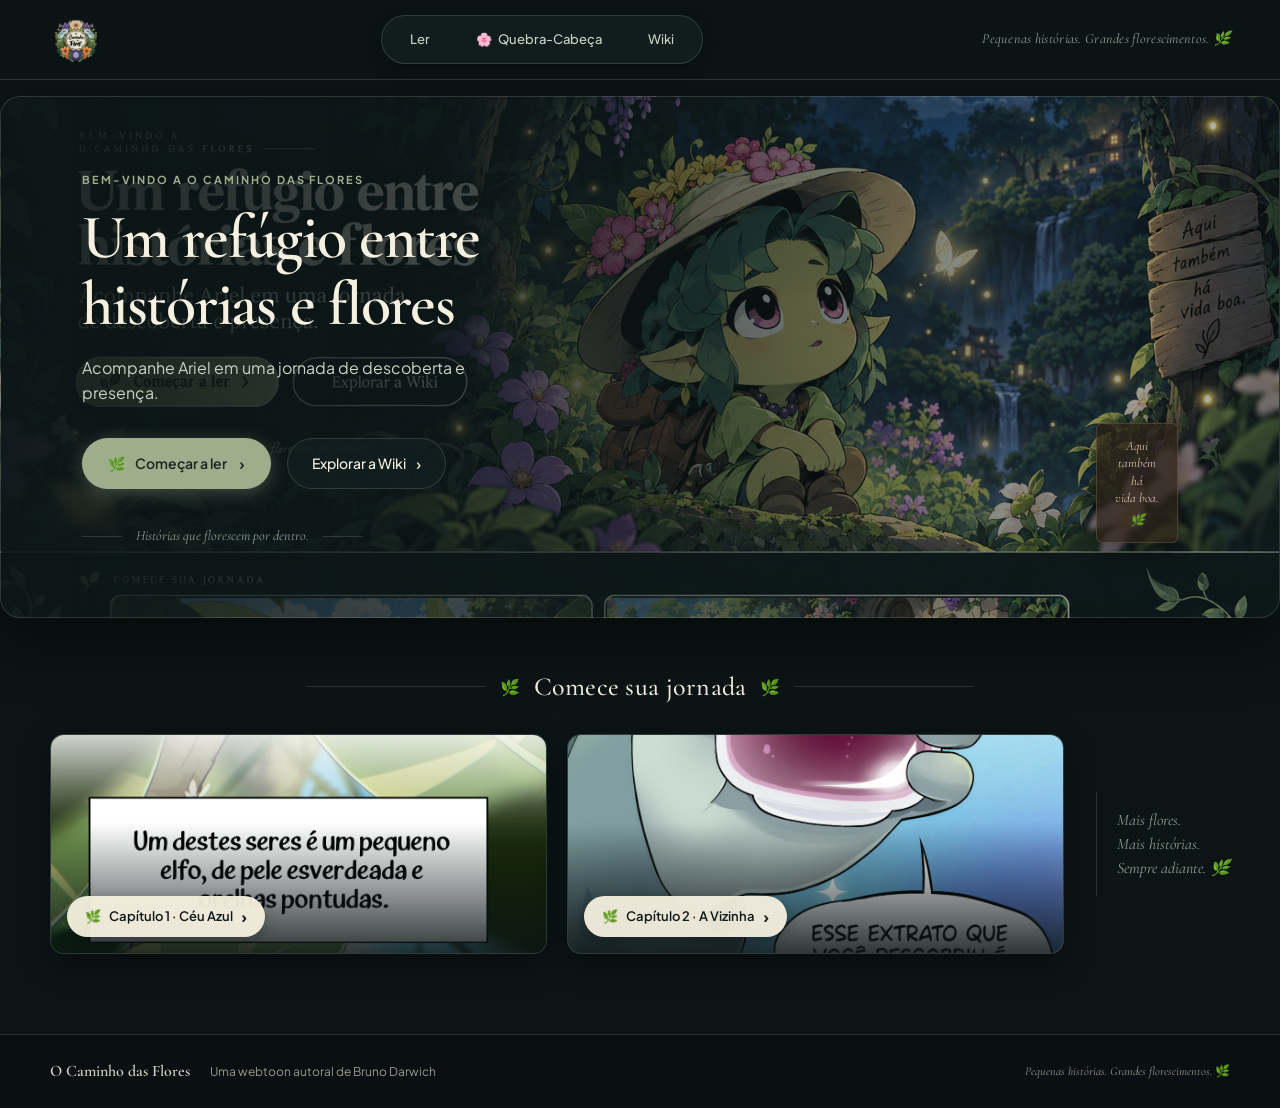
==== frontend/index.html @ e74f48f1 "feat: marco 4 - revisao estrutural das telas 100% fiel as referencias (Home, Leitor, Quebra-Cabeca e" ====
<!doctype html>
<html lang="pt-BR">
<head>
  <meta charset="utf-8">
  <meta name="viewport" content="width=device-width, initial-scale=1">
  <meta name="theme-color" content="#101a1b">
  <meta name="description" content="Leia O Caminho das Flores, explore o universo da história e monte um quebra-cabeça com a arte original.">
  <title>O Caminho das Flores — Webtoon Oficial</title>
  
  <!-- Fontes do Google: Cormorant Garamond (Display nobre editorial) & Plus Jakarta Sans (Interface moderna e focada) -->
  <link rel="preconnect" href="https://fonts.googleapis.com">
  <link rel="preconnect" href="https://fonts.gstatic.com" crossorigin>
  <link href="https://fonts.googleapis.com/css2?family=Cormorant+Garamond:ital,wght@0,400;0,600;0,700;1,400;1,600&family=Plus+Jakarta+Sans:wght@400;500;600;700&display=swap" rel="stylesheet">
  
  <link rel="stylesheet" href="css/style.css">
  <script src="js/media.js" defer></script>
  <script src="js/app.js" defer></script>
  <script src="js/reader.js" defer></script>
  <script src="js/puzzle.js" defer></script>
  <script src="js/wiki.js" defer></script>
</head>
<body>

  <!-- Top Navigation Header -->
  <header class="site-header" id="site-header">
    <div class="header-inner content-width">
      <a class="brand" href="#inicio" aria-label="O Caminho das Flores, início">
        <img src="../capitulo-01/Logo%20-%20Cap%C3%ADtulo%2001.png" alt="O Caminho das Flores">
      </a>
      
      <!-- Central Navigation Pill Capsule -->
      <nav class="main-nav" id="main-nav" aria-label="Navegação principal">
        <div class="nav-pill-group">
          <a href="#leitor" data-view-link="leitor" class="nav-link">Ler</a>
          <a href="#quebra-cabeca" data-view-link="quebra-cabeca" class="nav-link">
            <span class="nav-flower-icon">🌸</span> Quebra-Cabeça
          </a>
          <a href="#wiki" data-view-link="wiki" class="nav-link">Wiki</a>
        </div>
      </nav>
      
      <!-- Right Side Poetic Motto (Desktop) / Mobile Toggle -->
      <div class="header-right">
        <span class="header-quote">Pequenas histórias. Grandes florescimentos. 🌿</span>
        <button class="menu-toggle" type="button" aria-expanded="false" aria-controls="main-nav" aria-label="Abrir menu">
          <span></span><span></span><span></span>
        </button>
      </div>
    </div>
  </header>

  <!-- Mobile Drawer Backdrop -->
  <div class="drawer-backdrop" id="drawer-backdrop" hidden></div>

  <main>
    <!-- ==================== TELA 1: ENTRADA / HOME ==================== -->
    <section class="view is-visible" id="view-inicio" data-view="inicio">
      <!-- Hero Banner Imersivo de Ariel -->
      <div class="hero-banner-wrap">
        <div class="hero-shell content-width">
          <div class="hero-copy">
            <span class="hero-eyebrow">BEM-VINDO A O CAMINHO DAS FLORES</span>
            <h1 class="hero-heading">Um refúgio entre<br>histórias e flores</h1>
            <p class="hero-subtext">Acompanhe Ariel em uma jornada de descoberta e presença.</p>
            
            <div class="hero-buttons">
              <a class="btn-hero-primary" href="#leitor" data-open-chapter="1">
                <span class="btn-leaf-icon">🌿</span> Começar a ler <span class="btn-chevron">›</span>
              </a>
              <a class="btn-hero-secondary" href="#wiki">
                Explorar a Wiki <span class="btn-chevron">›</span>
              </a>
            </div>
            
            <div class="hero-flourish">
              <span class="flourish-line"></span>
              <span class="flourish-text">Histórias que florescem por dentro.</span>
              <span class="flourish-line"></span>
            </div>
          </div>
          
          <!-- Placa de madeira decorativa (Desktop) -->
          <div class="hero-wooden-sign" aria-hidden="true">
            <div class="wooden-board">
              <span>Aqui</span>
              <span>também</span>
              <span>há</span>
              <span>vida boa.</span>
              <span class="sign-leaf">🌿</span>
            </div>
          </div>
        </div>
      </div>

      <!-- Seção Comece sua jornada -->
      <section class="journey-section content-width">
        <div class="journey-header">
          <div class="section-divider">
            <span class="divider-line"></span>
            <span class="divider-leaf">🌿</span>
            <h2>Comece sua jornada</h2>
            <span class="divider-leaf">🌿</span>
            <span class="divider-line"></span>
          </div>
        </div>
        
        <div class="journey-content-grid">
          <div class="journey-cards-grid">
            <!-- Card Capítulo 1 -->
            <button class="journey-card" type="button" data-open-chapter="1" aria-label="Abrir Capítulo 1: Céu Azul">
              <div class="journey-card-image" style="background-image: url('../capitulo-01/c1-p%20(1).png'); background-position: center 25%;"></div>
              <div class="journey-card-pill">
                <span class="pill-leaf">🌿</span>
                <span class="pill-label">Capítulo 1 · Céu Azul</span>
                <span class="pill-arrow">›</span>
              </div>
            </button>
            
            <!-- Card Capítulo 2 -->
            <button class="journey-card" type="button" data-open-chapter="2" aria-label="Abrir Capítulo 2: A Vizinha">
              <div class="journey-card-image" style="background-image: url('../capitulo-02/c2-p%20(3).png'); background-position: center 38%;"></div>
              <div class="journey-card-pill">
                <span class="pill-leaf">🌿</span>
                <span class="pill-label">Capítulo 2 · A Vizinha</span>
                <span class="pill-arrow">›</span>
              </div>
            </button>
          </div>
          
          <!-- Poetic Side Quote (Desktop) -->
          <aside class="journey-side-quote">
            <p>Mais flores.<br>Mais histórias.<br>Sempre adiante. 🌿</p>
          </aside>
        </div>
      </section>
    </section>

    <!-- ==================== TELA 2: LEITOR WEBTOON ==================== -->
    <section class="view" id="view-leitor" data-view="leitor" hidden>
      <!-- Barra Superior Flutuante do Leitor -->
      <div class="reader-floating-toolbar content-width">
        <button class="reader-nav-circle-btn" id="prev-chapter-btn" type="button" aria-label="Capítulo anterior">‹</button>
        
        <div class="reader-select-capsule">
          <label class="sr-only" for="chapter-select">Escolha o capítulo</label>
          <select id="chapter-select">
            <option value="1">Capítulo 1 · Céu Azul</option>
            <option value="2">Capítulo 2 · A Vizinha</option>
          </select>
          <span class="capsule-chevron">⌄</span>
        </div>
        
        <button class="reader-nav-circle-btn" id="next-chapter-btn" type="button" aria-label="Próximo capítulo">›</button>
        
        <!-- Progresso no Desktop -->
        <div class="reader-desktop-progress">
          <span class="reader-counter-label" id="reader-counter-label">01 / 20</span>
          <div class="reader-progress-track">
            <div class="reader-progress-bar" id="reader-progress-bar"></div>
          </div>
        </div>
        
        <button id="share-button" class="reader-icon-action-btn" type="button" aria-label="Compartilhar capítulo" title="Compartilhar">↗</button>
      </div>

      <!-- Container do Leitor com Citações Laterais -->
      <div class="reader-stage-wrapper">
        <aside class="reader-floating-poetry poetry-left" aria-hidden="true">
          <span class="poetry-leaf-mark">🌿</span>
          <p>HÁ MAIS VIDA<br>NOS PEQUENOS<br>CAMINHOS.</p>
          <span class="poetry-sub-rule"></span>
        </aside>

        <!-- Coluna de Painéis Contínuos (Zero Gap) -->
        <div class="reader-canvas-column">
          <div class="reader-page" id="reader-page" aria-label="Painéis da webtoon em rolagem contínua"></div>
        </div>

        <aside class="reader-floating-poetry poetry-right" aria-hidden="true">
          <span class="poetry-leaf-mark">🌿</span>
          <p>TODA FLOR<br>CONTA UMA<br>HISTÓRIA.</p>
          <span class="poetry-sub-rule"></span>
        </aside>
      </div>

      <!-- Rodapé de Navegação do Leitor -->
      <nav class="reader-bottom-nav content-width" aria-label="Navegação ao fim do capítulo">
        <a href="#inicio" class="back-home-btn">← Voltar ao início</a>
        <button class="btn-hero-primary" type="button" id="next-chapter">
          Próximo capítulo <span class="btn-chevron">→</span>
        </button>
      </nav>

      <!-- Barra Inferior Fixa de Progresso no Mobile -->
      <div class="reader-mobile-bottom-bar" id="reader-mobile-bottom-bar">
        <span id="mobile-reader-counter">01 / 20</span>
        <div class="reader-mobile-track">
          <div class="reader-mobile-fill" id="mobile-reader-fill"></div>
        </div>
      </div>
    </section>

    <!-- ==================== TELA 3: QUEBRA-CABEÇA ==================== -->
    <section class="view content-width" id="view-quebra-cabeca" data-view="quebra-cabeca" hidden>
      <!-- Cabeçalho Elegante do Quebra-Cabeça -->
      <div class="puzzle-header-block">
        <h1 class="puzzle-main-title">Um momento para montar e respirar</h1>
        <p class="puzzle-subtitle">Escolha uma cena e encontre seu ritmo.</p>
      </div>

      <!-- Layout em 3 Colunas (Desktop) / Fluxo Inteligente (Mobile) -->
      <div class="puzzle-workbench-grid">
        <!-- 1. Tabuleiro Principal -->
        <div class="puzzle-board-panel">
          <div class="puzzle-board-frame">
            <div class="puzzle-board" id="puzzle-board" aria-label="Tabuleiro do quebra-cabeça"></div>
          </div>
        </div>

        <!-- 2. Bandeja de Peças -->
        <div class="puzzle-tray-panel">
          <div class="tray-title-bar">
            <span>Peças</span>
            <span class="leaf-icon">🌿</span>
          </div>
          <div class="puzzle-tray" id="puzzle-tray" aria-label="Bandeja de peças disponíveis"></div>
        </div>

        <!-- 3. Sidebar de Controles e Inspiração -->
        <aside class="puzzle-controls-panel">
          <!-- Seletor de Cena -->
          <div class="puzzle-control-group">
            <label class="control-group-title">
              <span class="leaf-icon">🌿</span> Cena <span class="leaf-icon">🌿</span>
            </label>
            <div class="scene-select-card">
              <div class="scene-thumb-preview" id="scene-thumb-preview">
                <img src="../capitulo-01/c1-p%20(1).png" alt="">
              </div>
              <select id="puzzle-scene" aria-label="Selecione a cena do quebra-cabeça">
                <option value="1">Ariel na floresta</option>
                <option value="2">A vizinhança na vila</option>
              </select>
              <span class="select-chevron">⌄</span>
            </div>
          </div>

          <!-- Seletor de Dificuldade -->
          <div class="puzzle-control-group">
            <label class="control-group-title">
              <span class="leaf-icon">🌿</span> Dificuldade <span class="leaf-icon">🌿</span>
            </label>
            <div class="difficulty-capsules" role="radiogroup">
              <button type="button" class="diff-capsule is-active" data-diff="3">Fácil</button>
              <button type="button" class="diff-capsule" data-diff="4">Médio</button>
              <button type="button" class="diff-capsule" data-diff="5">Desafio</button>
            </div>
          </div>

          <!-- Botão Começar de Novo (Lavanda) -->
          <button class="btn-puzzle-reset" id="puzzle-start" type="button">
            <span class="btn-leaf-icon">🌿</span> Começar de novo
          </button>

          <!-- Contador Centralizado -->
          <div class="puzzle-status-counter" id="puzzle-counter-wrapper">
            <span class="leaf-icon">🌿</span>
            <span id="puzzle-counter-display">0 de 9 peças</span>
            <span class="leaf-icon">🌿</span>
          </div>

          <!-- Citação Poética -->
          <div class="puzzle-inspiration-quote">
            <p>"Às vezes, as melhores descobertas estão nos detalhes mais simples."</p>
          </div>

          <!-- Plaquinha Decorativa de Madeira -->
          <div class="puzzle-wooden-plaque" aria-hidden="true">
            <p>Respire.<br>Encaixe.<br>Floresça. 🌸</p>
          </div>
        </aside>
      </div>
    </section>

    <!-- ==================== TELA 4: WIKI ==================== -->
    <section class="view content-width" id="view-wiki" data-view="wiki" hidden>
      <!-- Cabeçalho da Wiki -->
      <div class="wiki-header-block">
        <h1 class="wiki-main-title">Explore o universo das flores <span class="title-leaf">🌿</span></h1>
        <p class="wiki-subtitle">Personagens, lugares e plantas que florescem nesta história.</p>
      </div>

      <!-- Barra de Busca e Filtros em Pílulas -->
      <div class="wiki-filter-bar">
        <div class="wiki-search-box">
          <span class="search-glass-icon" aria-hidden="true">🔍</span>
          <input id="wiki-search" type="search" placeholder="Buscar na Wiki..." aria-label="Buscar na enciclopédia" autocomplete="off">
          <span class="search-leaf-ornament" aria-hidden="true">🌿</span>
        </div>

        <div class="wiki-category-pills" role="group" aria-label="Filtrar por categoria">
          <button class="category-pill is-active" data-filter="Todos" type="button">
            <span class="cat-icon">🌿</span> Todos
          </button>
          <button class="category-pill" data-filter="Personagens" type="button">
            <span class="cat-icon">👤</span> Personagens
          </button>
          <button class="category-pill" data-filter="Botânica" type="button">
            <span class="cat-icon">🍃</span> Botânica
          </button>
          <button class="category-pill" data-filter="Lugares" type="button">
            <span class="cat-icon">📍</span> Lugares
          </button>
        </div>
      </div>

      <!-- Grade de Cartões com Base em Pergaminho / Marfim (Estilo Referência) -->
      <div class="wiki-cards-grid" id="wiki-grid"></div>
      
      <p class="wiki-empty-notice" id="wiki-empty" hidden>
        Nenhum verbete encontrado para sua busca. Tente outro termo ou categoria.
      </p>

      <!-- Modal de Detalhes da Wiki -->
      <div class="wiki-modal-overlay" id="wiki-modal-backdrop" hidden>
        <div class="wiki-modal-dialog" id="wiki-modal-card" role="dialog" aria-modal="true" aria-labelledby="wiki-modal-title">
          <button class="wiki-modal-close-btn" id="wiki-modal-close" aria-label="Fechar ficha">×</button>
          
          <div class="wiki-modal-media-frame">
            <img id="wiki-modal-img" src="" alt="">
          </div>
          
          <div class="wiki-modal-info-panel">
            <span class="wiki-modal-category-tag" id="wiki-modal-tag"></span>
            <h2 class="wiki-modal-heading" id="wiki-modal-title"></h2>
            <p class="wiki-modal-description" id="wiki-modal-desc"></p>
            <div class="wiki-modal-tags-list" id="wiki-modal-tags"></div>
          </div>
        </div>
      </div>
    </section>
  </main>

  <!-- Rodapé Oficial do Portal -->
  <footer class="site-footer">
    <div class="footer-inner content-width">
      <a href="#inicio" class="footer-brand-title">O Caminho das Flores</a>
      <span class="footer-creator-text">Uma webtoon autoral de Bruno Darwich</span>
      <span class="footer-zen-motto">Pequenas histórias. Grandes florescimentos. <i>🌿</i></span>
    </div>
  </footer>

</body>
</html>
---- frontend/css/style.css ----
/* ==========================================================================
   O CAMINHO DAS FLORES — DESIGN SYSTEM & ESTILOS VISUAIS
   Inspirado nas diretrizes botânicas, foco cognitivo (TDAH) e telas de referência
   ========================================================================== */

:root {
  color-scheme: dark;
  
  /* Paleta Canônica Flor do Luar & Referências */
  --bg-deep: #0c1415;
  --bg-surface: #111d1e;
  --bg-card: #162625;
  --bg-card-hover: #1c302f;
  
  /* Base Marfim / Pergaminho para Cartões da Wiki */
  --paper-ivory: #f5f0df;
  --paper-text: #101a1b;
  --paper-muted: #3d4c4a;
  
  /* Textos de Alto Contraste para Dark Mode */
  --text-main: #f5f0df;
  --text-dim: #c8d3c5;
  --text-muted: #8e9e8f;
  
  /* Acentos de Marca */
  --sage: #9eae8c;
  --sage-bright: #b3c5a0;
  --sage-dark: #192721;
  --lavender: #8a7499;
  --lavender-bright: #9e87ae;
  --gold-line: rgba(225, 200, 150, 0.35);
  --line-subtle: rgba(218, 225, 205, 0.16);
  --line-light: rgba(218, 225, 205, 0.08);
  
  /* Tipografia */
  --font-display: 'Cormorant Garamond', Georgia, serif;
  --font-body: 'Plus Jakarta Sans', system-ui, -apple-system, sans-serif;
  
  /* Raios de Borda e Grid */
  --radius-lg: 20px;
  --radius-md: 14px;
  --radius-sm: 8px;
  --radius-pill: 9999px;
  --page-width: 1180px;
}

/* Reset Global */
*, *::before, *::after {
  box-sizing: border-box;
}

html {
  scroll-behavior: smooth;
  background-color: var(--bg-deep);
}

body {
  margin: 0;
  min-width: 320px;
  background-color: var(--bg-deep);
  color: var(--text-main);
  font-family: var(--font-body);
  font-size: 15px;
  line-height: 1.6;
  position: relative;
  overflow-x: hidden;
}

/* Fundo Texturizado Neutro Contínuo */
body::before {
  content: "";
  position: fixed;
  inset: 0;
  z-index: -2;
  background: 
    radial-gradient(ellipse at 50% 10%, rgba(25, 45, 42, 0.45) 0%, transparent 70%),
    url('../assets/backgrounds/neutral-background.png') center/cover no-repeat;
  opacity: 0.55;
  pointer-events: none;
}

a {
  color: inherit;
  text-decoration: none;
}

button, input, select {
  font-family: inherit;
}

button {
  cursor: pointer;
  border: none;
  background: none;
}

.content-width {
  width: min(var(--page-width), calc(100% - 48px));
  margin-inline: auto;
}

.sr-only {
  position: absolute;
  width: 1px;
  height: 1px;
  padding: 0;
  margin: -1px;
  overflow: hidden;
  clip: rect(0, 0, 0, 0);
  white-space: nowrap;
  border: 0;
}

/* Transição de Telas SPA */
.view {
  min-height: calc(100vh - 150px);
  padding-bottom: 80px;
}

.view[hidden] {
  display: none !important;
}

.view.is-visible {
  animation: fadeIn 0.35s ease-out both;
}

@keyframes fadeIn {
  from { opacity: 0; transform: translateY(6px); }
  to { opacity: 1; transform: translateY(0); }
}

/* ==========================================================================
   HEADER / NAVEGAÇÃO SUPERIOR
   ========================================================================== */

.site-header {
  position: sticky;
  top: 0;
  z-index: 50;
  height: 80px;
  background: rgba(12, 20, 21, 0.88);
  backdrop-filter: blur(16px);
  -webkit-backdrop-filter: blur(16px);
  border-bottom: 1px solid var(--line-subtle);
  transition: transform 0.3s ease, opacity 0.3s ease;
}

.header-inner {
  height: 100%;
  display: flex;
  align-items: center;
  justify-content: space-between;
  gap: 24px;
}

.brand {
  display: flex;
  align-items: center;
  height: 52px;
  flex-shrink: 0;
}

.brand img {
  height: 100%;
  max-height: 52px;
  width: auto;
  object-fit: contain;
  transition: transform 0.2s;
}

.brand:hover img {
  transform: scale(1.03);
}

/* Cápsula de Navegação Central */
.nav-pill-group {
  display: flex;
  align-items: center;
  gap: 6px;
  background: rgba(18, 30, 31, 0.95);
  border: 1px solid var(--line-subtle);
  border-radius: var(--radius-pill);
  padding: 5px 8px;
  box-shadow: 0 4px 16px rgba(0, 0, 0, 0.3);
}

.nav-link {
  display: inline-flex;
  align-items: center;
  gap: 6px;
  padding: 8px 20px;
  border-radius: var(--radius-pill);
  font-size: 13px;
  font-weight: 500;
  color: var(--text-dim);
  transition: all 0.2s ease;
  position: relative;
}

.nav-flower-icon {
  font-size: 13px;
}

.nav-link:hover {
  color: var(--text-main);
  background: rgba(255, 255, 255, 0.05);
}

.nav-link.is-active {
  background: var(--sage);
  color: var(--sage-dark);
  font-weight: 600;
  box-shadow: 0 2px 10px rgba(158, 174, 140, 0.3);
}

/* Lado Direito do Header */
.header-right {
  display: flex;
  align-items: center;
  gap: 16px;
}

.header-quote {
  font-family: var(--font-display);
  font-style: italic;
  font-size: 14px;
  color: var(--text-muted);
  letter-spacing: 0.02em;
}

.menu-toggle {
  display: none;
  width: 42px;
  height: 42px;
  border-radius: 50%;
  border: 1px solid var(--line-subtle);
  background: rgba(255, 255, 255, 0.04);
  flex-direction: column;
  justify-content: center;
  align-items: center;
  gap: 5px;
  padding: 10px;
}

.menu-toggle span {
  display: block;
  width: 20px;
  height: 2px;
  background: var(--text-main);
  border-radius: 2px;
  transition: all 0.25s;
}

/* ==========================================================================
   TELA 1: ENTRADA / HOME
   ========================================================================== */

.hero-banner-wrap {
  position: relative;
  width: 100%;
  min-height: 520px;
  margin-top: 16px;
  margin-bottom: 48px;
  border-radius: var(--radius-lg);
  overflow: hidden;
  background-color: #0c1617;
  background-image: 
    linear-gradient(to right, rgba(12, 22, 23, 0.94) 0%, rgba(12, 22, 23, 0.72) 48%, rgba(12, 22, 23, 0.3) 100%),
    url('../assets/backgrounds/hero-desktop.png');
  background-size: cover;
  background-position: center right;
  border: 1px solid var(--line-subtle);
  box-shadow: 0 24px 60px rgba(0, 0, 0, 0.45);
}

.hero-shell {
  display: flex;
  align-items: center;
  justify-content: space-between;
  min-height: 520px;
  padding: 50px 32px;
  position: relative;
}

.hero-copy {
  max-width: 540px;
  z-index: 2;
}

.hero-eyebrow {
  display: inline-block;
  font-size: 11px;
  font-weight: 700;
  letter-spacing: 0.18em;
  color: var(--sage);
  margin-bottom: 16px;
  text-transform: uppercase;
}

.hero-heading {
  font-family: var(--font-display);
  font-size: clamp(38px, 5vw, 62px);
  font-weight: 600;
  line-height: 1.08;
  letter-spacing: -0.02em;
  color: var(--text-main);
  margin: 0 0 16px;
}

.hero-subtext {
  font-size: 16px;
  line-height: 1.6;
  color: var(--text-dim);
  margin: 0 0 32px;
  max-width: 440px;
}

.hero-buttons {
  display: flex;
  align-items: center;
  gap: 16px;
  flex-wrap: wrap;
}

.btn-hero-primary {
  display: inline-flex;
  align-items: center;
  gap: 10px;
  background: var(--sage);
  color: var(--sage-dark);
  font-size: 14px;
  font-weight: 600;
  padding: 13px 26px;
  border-radius: var(--radius-pill);
  box-shadow: 0 4px 18px rgba(158, 174, 140, 0.35);
  transition: all 0.2s ease;
}

.btn-hero-primary:hover {
  background: var(--sage-bright);
  transform: translateY(-2px);
  box-shadow: 0 6px 24px rgba(158, 174, 140, 0.5);
}

.btn-hero-secondary {
  display: inline-flex;
  align-items: center;
  gap: 8px;
  background: rgba(18, 30, 31, 0.85);
  color: var(--text-main);
  font-size: 14px;
  font-weight: 500;
  padding: 12px 24px;
  border-radius: var(--radius-pill);
  border: 1px solid var(--line-subtle);
  transition: all 0.2s ease;
}

.btn-hero-secondary:hover {
  background: rgba(25, 42, 43, 0.95);
  border-color: rgba(218, 225, 205, 0.35);
  transform: translateY(-2px);
}

.btn-chevron {
  font-size: 16px;
  margin-left: 2px;
}

.hero-flourish {
  display: flex;
  align-items: center;
  gap: 14px;
  margin-top: 36px;
  color: var(--text-muted);
  font-family: var(--font-display);
  font-style: italic;
  font-size: 14px;
}

.flourish-line {
  height: 1px;
  width: 40px;
  background: var(--line-subtle);
}

/* Placa de Madeira Decorativa */
.hero-wooden-sign {
  align-self: flex-end;
  margin-bottom: 24px;
  margin-right: 20px;
  z-index: 2;
}

.wooden-board {
  display: flex;
  flex-direction: column;
  align-items: center;
  justify-content: center;
  background: rgba(45, 34, 25, 0.75);
  border: 1px solid rgba(160, 130, 95, 0.3);
  padding: 14px 18px;
  border-radius: 6px;
  color: #d8c2a3;
  font-family: var(--font-display);
  font-style: italic;
  font-size: 13px;
  line-height: 1.35;
  text-align: center;
  box-shadow: 0 8px 24px rgba(0, 0, 0, 0.4);
}

.sign-leaf {
  margin-top: 4px;
  font-size: 12px;
}

/* Seção de Jornada / Capítulos */
.journey-section {
  margin-top: 30px;
}

.journey-header {
  margin-bottom: 26px;
}

.section-divider {
  display: flex;
  align-items: center;
  justify-content: center;
  gap: 14px;
}

.section-divider h2 {
  font-family: var(--font-display);
  font-size: 26px;
  font-weight: 500;
  letter-spacing: 0.01em;
  margin: 0;
  color: var(--text-main);
}

.divider-line {
  flex: 1;
  max-width: 180px;
  height: 1px;
  background: var(--line-subtle);
}

.divider-leaf {
  color: var(--sage);
  font-size: 16px;
}

.journey-content-grid {
  display: grid;
  grid-template-columns: 1fr auto;
  gap: 32px;
  align-items: center;
}

.journey-cards-grid {
  display: grid;
  grid-template-columns: 1fr 1fr;
  gap: 20px;
  flex: 1;
}

.journey-card {
  position: relative;
  height: 220px;
  border-radius: var(--radius-md);
  overflow: hidden;
  border: 1px solid var(--line-subtle);
  background: var(--bg-surface);
  padding: 0;
  display: flex;
  flex-direction: column;
  justify-content: flex-end;
  text-align: left;
  transition: all 0.25s ease;
  box-shadow: 0 10px 30px rgba(0, 0, 0, 0.35);
}

.journey-card:hover {
  transform: translateY(-4px);
  border-color: rgba(158, 174, 140, 0.45);
  box-shadow: 0 16px 40px rgba(0, 0, 0, 0.5);
}

.journey-card-image {
  position: absolute;
  inset: 0;
  background-size: cover;
  background-repeat: no-repeat;
  transition: transform 0.4s ease;
}

.journey-card:hover .journey-card-image {
  transform: scale(1.04);
}

.journey-card-image::after {
  content: "";
  position: absolute;
  inset: 0;
  background: linear-gradient(to top, rgba(12, 20, 21, 0.85) 0%, transparent 60%);
}

.journey-card-pill {
  position: relative;
  z-index: 2;
  margin: 16px;
  background: rgba(245, 240, 223, 0.95);
  color: var(--paper-text);
  border-radius: var(--radius-pill);
  padding: 10px 18px;
  display: flex;
  align-items: center;
  justify-content: space-between;
  font-family: var(--font-body);
  font-size: 13px;
  font-weight: 600;
  box-shadow: 0 4px 14px rgba(0, 0, 0, 0.25);
  transition: background 0.2s;
}

.journey-card:hover .journey-card-pill {
  background: #ffffff;
}

.pill-leaf {
  color: #456247;
  margin-right: 8px;
}

.pill-arrow {
  font-size: 16px;
  font-weight: 700;
  margin-left: 8px;
}

.journey-side-quote {
  max-width: 170px;
  font-family: var(--font-display);
  font-style: italic;
  font-size: 16px;
  line-height: 1.5;
  color: var(--text-muted);
  border-left: 1px solid var(--line-subtle);
  padding-left: 20px;
}

/* ==========================================================================
   TELA 2: LEITOR WEBTOON
   ========================================================================== */

.reader-floating-toolbar {
  position: sticky;
  top: 96px;
  z-index: 40;
  display: flex;
  align-items: center;
  justify-content: center;
  gap: 14px;
  margin-top: 16px;
  margin-bottom: 24px;
  padding: 8px 16px;
}

.reader-nav-circle-btn {
  width: 38px;
  height: 38px;
  border-radius: 50%;
  background: rgba(18, 30, 31, 0.92);
  border: 1px solid var(--line-subtle);
  color: var(--text-main);
  font-size: 18px;
  display: grid;
  place-items: center;
  box-shadow: 0 4px 12px rgba(0, 0, 0, 0.3);
  transition: all 0.2s;
}

.reader-nav-circle-btn:hover {
  background: var(--sage);
  color: var(--sage-dark);
  border-color: var(--sage);
}

.reader-select-capsule {
  position: relative;
  min-width: 210px;
  background: rgba(18, 30, 31, 0.92);
  border: 1px solid var(--line-subtle);
  border-radius: var(--radius-pill);
  box-shadow: 0 4px 12px rgba(0, 0, 0, 0.3);
}

.reader-select-capsule select {
  appearance: none;
  -webkit-appearance: none;
  width: 100%;
  background: transparent;
  color: var(--text-main);
  border: none;
  padding: 10px 38px 10px 20px;
  font-size: 13px;
  font-weight: 500;
  outline: none;
  cursor: pointer;
}

.capsule-chevron {
  position: absolute;
  right: 16px;
  top: 50%;
  transform: translateY(-50%);
  pointer-events: none;
  color: var(--sage);
  font-size: 12px;
}

.reader-desktop-progress {
  display: flex;
  align-items: center;
  gap: 12px;
  margin-left: 20px;
}

.reader-counter-label {
  font-size: 12px;
  font-family: var(--font-body);
  color: var(--text-muted);
  letter-spacing: 0.05em;
}

.reader-progress-track {
  width: 140px;
  height: 4px;
  background: rgba(255, 255, 255, 0.1);
  border-radius: var(--radius-pill);
  overflow: hidden;
}

.reader-progress-bar {
  width: 0%;
  height: 100%;
  background: linear-gradient(90deg, var(--sage), var(--lavender));
  border-radius: var(--radius-pill);
  transition: width 0.15s ease-out;
}

.reader-icon-action-btn {
  width: 36px;
  height: 36px;
  border-radius: 50%;
  background: rgba(18, 30, 31, 0.85);
  border: 1px solid var(--line-subtle);
  color: var(--sage);
  display: grid;
  place-items: center;
  font-size: 14px;
  transition: all 0.2s;
}

.reader-icon-action-btn:hover {
  background: rgba(25, 42, 43, 0.95);
  border-color: var(--sage);
}

/* Palco de Leitura com Citações Laterais */
.reader-stage-wrapper {
  position: relative;
  max-width: 1240px;
  margin: 0 auto;
  display: flex;
  justify-content: center;
  align-items: flex-start;
  gap: 40px;
}

.reader-canvas-column {
  width: min(720px, 100%);
  box-shadow: 0 0 50px rgba(0, 0, 0, 0.7);
  background: #000000;
  border-radius: 4px;
  overflow: hidden;
}

.reader-page {
  width: 100%;
  display: flex;
  flex-direction: column;
  margin: 0;
  padding: 0;
  line-height: 0;
}

.reader-panel {
  display: block;
  width: 100%;
  height: auto;
  margin: 0;
  padding: 0;
  border: 0;
  vertical-align: top;
  line-height: 0;
}

.reader-floating-poetry {
  position: sticky;
  top: 180px;
  width: 160px;
  text-align: center;
  color: var(--text-muted);
  font-family: var(--font-display);
  font-size: 13px;
  letter-spacing: 0.14em;
  line-height: 1.8;
  padding: 24px 0;
}

.poetry-leaf-mark {
  display: block;
  color: var(--sage);
  font-size: 18px;
  margin-bottom: 12px;
}

.poetry-sub-rule {
  display: block;
  width: 30px;
  height: 1px;
  background: var(--line-subtle);
  margin: 14px auto 0;
}

.reader-bottom-nav {
  display: flex;
  align-items: center;
  justify-content: space-between;
  margin-top: 48px;
  padding-top: 24px;
  border-top: 1px solid var(--line-subtle);
}

.back-home-btn {
  color: var(--text-dim);
  font-size: 13px;
  transition: color 0.2s;
}

.back-home-btn:hover {
  color: var(--text-main);
}

.reader-mobile-bottom-bar {
  display: none;
}

/* ==========================================================================
   TELA 3: QUEBRA-CABEÇA (JIGSAW PUZZLE)
   ========================================================================== */

.puzzle-header-block {
  text-align: center;
  padding: 40px 0 32px;
}

.puzzle-main-title {
  font-family: var(--font-display);
  font-size: clamp(34px, 4.5vw, 50px);
  font-weight: 600;
  margin: 0 0 10px;
  color: var(--text-main);
}

.puzzle-subtitle {
  font-size: 15px;
  color: var(--text-dim);
  margin: 0;
}

.puzzle-workbench-grid {
  display: grid;
  grid-template-columns: minmax(0, 1.4fr) minmax(110px, 140px) minmax(280px, 320px);
  gap: 28px;
  align-items: start;
}

/* 1. Tabuleiro */
.puzzle-board-panel {
  width: 100%;
}

.puzzle-board-frame {
  width: 100%;
  aspect-ratio: 1 / 1;
  padding: 10px;
  border-radius: var(--radius-md);
  background: rgba(14, 24, 25, 0.95);
  border: 1px solid var(--gold-line);
  box-shadow: 0 16px 40px rgba(0, 0, 0, 0.45);
}

.puzzle-board {
  width: 100%;
  height: 100%;
  display: grid;
  gap: 3px;
  background: rgba(10, 16, 17, 0.9);
  border-radius: 8px;
  overflow: hidden;
  user-select: none;
}

/* 2. Bandeja de Peças */
.puzzle-tray-panel {
  background: rgba(18, 30, 31, 0.9);
  border: 1px solid var(--line-subtle);
  border-radius: var(--radius-md);
  padding: 16px 12px;
  min-height: 480px;
  display: flex;
  flex-direction: column;
}

.tray-title-bar {
  display: flex;
  align-items: center;
  justify-content: center;
  gap: 6px;
  font-size: 13px;
  font-weight: 600;
  color: var(--text-main);
  padding-bottom: 12px;
  border-bottom: 1px solid var(--line-subtle);
  margin-bottom: 14px;
}

.puzzle-tray {
  display: flex;
  flex-direction: column;
  gap: 12px;
  overflow-y: auto;
  max-height: 460px;
  padding-right: 4px;
}

/* Slots Vazios do Tabuleiro */
.puzzle-slot {
  position: relative;
  aspect-ratio: 1 / 1;
  background: rgba(18, 30, 31, 0.45);
  border: 1px dashed rgba(218, 225, 205, 0.2);
  border-radius: 6px;
  display: flex;
  align-items: center;
  justify-content: center;
  transition: all 0.2s ease;
  cursor: pointer;
  overflow: hidden;
}

.puzzle-slot:hover {
  border-color: rgba(158, 174, 140, 0.5);
  background: rgba(158, 174, 140, 0.08);
}

.puzzle-slot.is-drag-target {
  border-color: var(--sage);
  background: rgba(158, 174, 140, 0.2);
  transform: scale(1.02);
}

.puzzle-slot .puzzle-piece {
  width: 100%;
  height: 100%;
  box-shadow: none;
}

/* Peças de Quebra-Cabeça */
.puzzle-piece {
  position: relative;
  aspect-ratio: 1 / 1;
  background-repeat: no-repeat;
  border-radius: 6px;
  border: 1px solid rgba(255, 255, 255, 0.12);
  cursor: grab;
  transition: transform 0.15s, box-shadow 0.15s, border-color 0.15s;
  box-shadow: 0 4px 10px rgba(0, 0, 0, 0.4);
}

.puzzle-piece:hover {
  transform: scale(1.04);
  border-color: var(--sage);
  z-index: 5;
}

.puzzle-piece:active {
  cursor: grabbing;
}

.puzzle-piece.is-selected {
  outline: 3px solid var(--sage);
  outline-offset: -2px;
  transform: scale(1.05);
  z-index: 10;
}

.puzzle-piece.is-correct {
  border-color: rgba(158, 174, 140, 0.6);
  box-shadow: inset 0 0 0 1px rgba(158, 174, 140, 0.4);
}

/* 3. Sidebar de Controles */
.puzzle-controls-panel {
  display: flex;
  flex-direction: column;
  gap: 20px;
}

.puzzle-control-group {
  display: flex;
  flex-direction: column;
  gap: 8px;
}

.control-group-title {
  display: flex;
  align-items: center;
  gap: 6px;
  font-size: 12px;
  font-weight: 600;
  letter-spacing: 0.05em;
  color: var(--text-dim);
}

.scene-select-card {
  position: relative;
  display: flex;
  align-items: center;
  gap: 12px;
  background: rgba(18, 30, 31, 0.95);
  border: 1px solid var(--line-subtle);
  border-radius: var(--radius-md);
  padding: 8px 12px;
}

.scene-thumb-preview {
  width: 44px;
  height: 44px;
  border-radius: 6px;
  overflow: hidden;
  flex-shrink: 0;
  background: #000;
}

.scene-thumb-preview img {
  width: 100%;
  height: 100%;
  object-fit: cover;
}

.scene-select-card select {
  appearance: none;
  -webkit-appearance: none;
  width: 100%;
  background: transparent;
  color: var(--text-main);
  border: none;
  font-size: 13px;
  font-weight: 500;
  outline: none;
  cursor: pointer;
  padding-right: 24px;
}

.difficulty-capsules {
  display: grid;
  grid-template-columns: repeat(3, 1fr);
  gap: 8px;
}

.diff-capsule {
  padding: 9px 0;
  border-radius: var(--radius-pill);
  border: 1px solid var(--line-subtle);
  background: rgba(18, 30, 31, 0.8);
  color: var(--text-dim);
  font-size: 12px;
  font-weight: 500;
  transition: all 0.2s;
  text-align: center;
}

.diff-capsule:hover {
  border-color: rgba(218, 225, 205, 0.4);
  color: var(--text-main);
}

.diff-capsule.is-active {
  background: var(--sage);
  color: var(--sage-dark);
  font-weight: 600;
  border-color: var(--sage);
}

.btn-puzzle-reset {
  display: flex;
  align-items: center;
  justify-content: center;
  gap: 8px;
  background: var(--lavender);
  color: #ffffff;
  padding: 12px 20px;
  border-radius: var(--radius-pill);
  font-size: 13px;
  font-weight: 600;
  box-shadow: 0 4px 16px rgba(138, 116, 153, 0.35);
  transition: all 0.2s;
}

.btn-puzzle-reset:hover {
  background: var(--lavender-bright);
  transform: translateY(-2px);
}

.puzzle-status-counter {
  display: flex;
  align-items: center;
  justify-content: center;
  gap: 8px;
  font-family: var(--font-display);
  font-size: 16px;
  color: var(--text-dim);
  padding: 6px 0;
}

.puzzle-inspiration-quote {
  font-family: var(--font-display);
  font-style: italic;
  font-size: 14px;
  color: var(--text-muted);
  line-height: 1.5;
  text-align: center;
  padding: 8px 12px;
}

.puzzle-wooden-plaque {
  background: rgba(45, 34, 25, 0.7);
  border: 1px solid rgba(160, 130, 95, 0.25);
  border-radius: 6px;
  padding: 12px 16px;
  text-align: center;
  color: #d8c2a3;
  font-family: var(--font-display);
  font-style: italic;
  font-size: 14px;
  line-height: 1.4;
  box-shadow: 0 6px 18px rgba(0, 0, 0, 0.3);
}

/* ==========================================================================
   TELA 4: WIKI (ENCICLOPÉDIA)
   ========================================================================== */

.wiki-header-block {
  text-align: center;
  padding: 40px 0 28px;
}

.wiki-main-title {
  font-family: var(--font-display);
  font-size: clamp(34px, 4.5vw, 52px);
  font-weight: 600;
  margin: 0 0 10px;
  color: var(--text-main);
}

.title-leaf {
  color: var(--sage);
}

.wiki-subtitle {
  font-size: 15px;
  color: var(--text-dim);
  margin: 0;
}

.wiki-filter-bar {
  display: flex;
  align-items: center;
  justify-content: space-between;
  gap: 20px;
  margin-bottom: 32px;
  flex-wrap: wrap;
}

/* Barra de Busca em Pílula */
.wiki-search-box {
  display: flex;
  align-items: center;
  gap: 12px;
  background: rgba(18, 30, 31, 0.95);
  border: 1px solid var(--line-subtle);
  border-radius: var(--radius-pill);
  padding: 10px 20px;
  width: min(420px, 100%);
  box-shadow: 0 4px 16px rgba(0, 0, 0, 0.25);
}

.search-glass-icon {
  font-size: 14px;
  color: var(--text-muted);
}

.wiki-search-box input {
  width: 100%;
  border: none;
  background: transparent;
  color: var(--text-main);
  font-size: 14px;
  outline: none;
}

.wiki-search-box input::placeholder {
  color: var(--text-muted);
}

.search-leaf-ornament {
  font-size: 14px;
  color: var(--sage);
}

/* Cápsulas de Categoria */
.wiki-category-pills {
  display: flex;
  align-items: center;
  gap: 8px;
  flex-wrap: wrap;
}

.category-pill {
  display: inline-flex;
  align-items: center;
  gap: 6px;
  padding: 9px 18px;
  border-radius: var(--radius-pill);
  border: 1px solid var(--line-subtle);
  background: rgba(18, 30, 31, 0.85);
  color: var(--text-dim);
  font-size: 12px;
  font-weight: 500;
  transition: all 0.2s;
}

.category-pill:hover {
  border-color: rgba(218, 225, 205, 0.4);
  color: var(--text-main);
}

.category-pill.is-active {
  background: var(--sage);
  color: var(--sage-dark);
  font-weight: 600;
  border-color: var(--sage);
  box-shadow: 0 2px 10px rgba(158, 174, 140, 0.3);
}

/* Grade de Cartões da Wiki (3 colunas Desktop / 2 colunas Mobile) */
.wiki-cards-grid {
  display: grid;
  grid-template-columns: repeat(3, 1fr);
  gap: 22px;
}

.wiki-card {
  position: relative;
  border-radius: var(--radius-lg);
  overflow: hidden;
  background: var(--paper-ivory);
  border: 1px solid var(--line-subtle);
  box-shadow: 0 10px 28px rgba(0, 0, 0, 0.35);
  display: flex;
  flex-direction: column;
  transition: all 0.25s ease;
  cursor: pointer;
}

.wiki-card:hover {
  transform: translateY(-4px);
  box-shadow: 0 16px 36px rgba(0, 0, 0, 0.5);
}

.wiki-card-art {
  width: 100%;
  height: 200px;
  overflow: hidden;
  background: #152220;
  position: relative;
}

.wiki-card-art img {
  width: 100%;
  height: 100%;
  object-fit: cover;
  transition: transform 0.35s ease;
}

.wiki-card:hover .wiki-card-art img {
  transform: scale(1.05);
}

/* Base em Pergaminho / Marfim (Fiel às Referências) */
.wiki-card-body {
  padding: 18px 20px 20px;
  background: var(--paper-ivory);
  color: var(--paper-text);
  display: flex;
  align-items: flex-end;
  justify-content: space-between;
  gap: 12px;
  flex: 1;
}

.wiki-card-text {
  flex: 1;
}

.wiki-card-title {
  font-family: var(--font-display);
  font-size: 22px;
  font-weight: 700;
  line-height: 1.15;
  margin: 0 0 6px;
  color: var(--paper-text);
}

.wiki-card-desc {
  font-size: 12px;
  line-height: 1.5;
  color: var(--paper-muted);
  margin: 0;
  display: -webkit-box;
  -webkit-line-clamp: 2;
  -webkit-box-orient: vertical;
  overflow: hidden;
}

.wiki-card-arrow {
  width: 34px;
  height: 34px;
  border-radius: 50%;
  background: #253331;
  color: var(--paper-ivory);
  display: grid;
  place-items: center;
  font-size: 18px;
  font-weight: 700;
  flex-shrink: 0;
  transition: background 0.2s, transform 0.2s;
}

.wiki-card:hover .wiki-card-arrow {
  background: #111a19;
  transform: scale(1.08);
}

.wiki-empty-notice {
  text-align: center;
  padding: 60px 20px;
  color: var(--text-muted);
  font-size: 15px;
}

/* Modal de Detalhes da Wiki */
.wiki-modal-overlay {
  position: fixed;
  inset: 0;
  z-index: 100;
  background: rgba(8, 14, 15, 0.85);
  backdrop-filter: blur(12px);
  -webkit-backdrop-filter: blur(12px);
  display: flex;
  align-items: center;
  justify-content: center;
  padding: 20px;
  animation: fadeIn 0.2s ease;
}

.wiki-modal-dialog {
  position: relative;
  width: min(540px, 100%);
  background: var(--bg-surface);
  border: 1px solid var(--line-subtle);
  border-radius: var(--radius-lg);
  overflow: hidden;
  box-shadow: 0 24px 60px rgba(0, 0, 0, 0.7);
  animation: modalPop 0.25s ease-out;
}

@keyframes modalPop {
  from { opacity: 0; transform: scale(0.95) translateY(10px); }
  to { opacity: 1; transform: scale(1) translateY(0); }
}

.wiki-modal-close-btn {
  position: absolute;
  top: 14px;
  right: 14px;
  z-index: 10;
  width: 36px;
  height: 36px;
  border-radius: 50%;
  background: rgba(0, 0, 0, 0.6);
  color: #ffffff;
  font-size: 22px;
  display: grid;
  place-items: center;
  transition: background 0.2s;
}

.wiki-modal-close-btn:hover {
  background: rgba(0, 0, 0, 0.85);
}

.wiki-modal-media-frame {
  width: 100%;
  height: 260px;
  background: #000;
}

.wiki-modal-media-frame img {
  width: 100%;
  height: 100%;
  object-fit: cover;
}

.wiki-modal-info-panel {
  padding: 26px 28px;
}

.wiki-modal-category-tag {
  display: inline-block;
  font-size: 10px;
  font-weight: 700;
  letter-spacing: 0.14em;
  text-transform: uppercase;
  color: var(--sage);
  margin-bottom: 8px;
}

.wiki-modal-heading {
  font-family: var(--font-display);
  font-size: 32px;
  font-weight: 700;
  margin: 0 0 14px;
  color: var(--text-main);
}

.wiki-modal-description {
  font-size: 14px;
  line-height: 1.65;
  color: var(--text-dim);
  margin: 0 0 20px;
}

.wiki-modal-tags-list {
  display: flex;
  gap: 8px;
  flex-wrap: wrap;
}

.wiki-tag-badge {
  background: rgba(255, 255, 255, 0.05);
  border: 1px solid var(--line-light);
  border-radius: var(--radius-pill);
  padding: 4px 12px;
  font-size: 11px;
  color: var(--text-muted);
}

/* ==========================================================================
   RODAPÉ OFICIAL
   ========================================================================== */

.site-footer {
  border-top: 1px solid var(--line-subtle);
  background: rgba(10, 16, 17, 0.95);
  padding: 24px 0;
  color: var(--text-muted);
  font-size: 12px;
}

.footer-inner {
  display: flex;
  align-items: center;
  justify-content: space-between;
  gap: 20px;
  flex-wrap: wrap;
}

.footer-brand-title {
  font-family: var(--font-display);
  font-size: 16px;
  font-weight: 600;
  color: var(--text-dim);
}

.footer-zen-motto {
  margin-left: auto;
  font-style: italic;
  font-family: var(--font-display);
  color: var(--text-muted);
}

.footer-zen-motto i {
  font-style: normal;
  color: var(--sage);
}

/* ==========================================================================
   RESPONSIVIDADE & ADAPTAÇÃO MOBILE (FIEL ÀS TELAS DE REFERÊNCIA)
   ========================================================================== */

@media (max-width: 920px) {
  .header-quote {
    display: none;
  }
  
  .hero-banner-wrap {
    background-image: 
      linear-gradient(to top, rgba(12, 22, 23, 0.95) 0%, rgba(12, 22, 23, 0.6) 60%),
      url('../assets/backgrounds/hero-mobile.png');
    background-position: center top;
    min-height: 480px;
  }

  .hero-shell {
    min-height: 480px;
    padding: 36px 20px;
  }

  .hero-wooden-sign {
    display: none;
  }

  .journey-content-grid {
    grid-template-columns: 1fr;
  }

  .journey-side-quote {
    display: none;
  }

  .reader-floating-poetry {
    display: none;
  }

  .puzzle-workbench-grid {
    grid-template-columns: 1fr;
    gap: 20px;
  }

  .puzzle-tray-panel {
    min-height: auto;
  }

  .puzzle-tray {
    flex-direction: row;
    overflow-x: auto;
    max-height: none;
    padding-bottom: 10px;
  }

  .puzzle-piece {
    width: 80px;
    flex-shrink: 0;
  }

  .wiki-cards-grid {
    grid-template-columns: repeat(2, 1fr);
  }
}

@media (max-width: 640px) {
  .content-width {
    width: calc(100% - 28px);
  }

  .site-header {
    height: 66px;
  }

  .brand {
    height: 40px;
  }

  .menu-toggle {
    display: flex;
  }

  /* Menu Drawer Mobile */
  .main-nav {
    display: none;
    position: fixed;
    top: 66px;
    left: 0;
    right: 0;
    background: rgba(12, 20, 21, 0.98);
    border-bottom: 1px solid var(--line-subtle);
    padding: 16px 20px;
    z-index: 45;
  }

  .main-nav.is-open {
    display: block;
    animation: fadeIn 0.2s ease-out;
  }

  .nav-pill-group {
    flex-direction: column;
    background: transparent;
    border: none;
    padding: 0;
    gap: 8px;
    width: 100%;
  }

  .nav-link {
    width: 100%;
    justify-content: center;
    padding: 12px 16px;
    font-size: 15px;
    border: 1px solid var(--line-light);
  }

  .hero-heading {
    font-size: 36px;
  }

  .hero-subtext {
    font-size: 14px;
  }

  .hero-buttons {
    flex-direction: column;
    align-items: stretch;
  }

  .btn-hero-primary, .btn-hero-secondary {
    justify-content: center;
  }

  .journey-cards-grid {
    grid-template-columns: 1fr;
  }

  .reader-floating-toolbar {
    top: 76px;
    gap: 8px;
    padding-inline: 8px;
  }

  .reader-select-capsule {
    min-width: 170px;
  }

  .reader-select-capsule select {
    font-size: 11px;
    padding: 8px 30px 8px 14px;
  }

  .reader-desktop-progress {
    display: none;
  }

  .reader-mobile-bottom-bar {
    display: flex;
    align-items: center;
    justify-content: space-between;
    gap: 14px;
    position: fixed;
    bottom: 0;
    left: 0;
    right: 0;
    z-index: 40;
    background: rgba(12, 20, 21, 0.94);
    backdrop-filter: blur(10px);
    border-top: 1px solid var(--line-subtle);
    padding: 10px 20px;
    font-size: 11px;
    color: var(--text-dim);
  }

  .reader-mobile-track {
    flex: 1;
    height: 3px;
    background: rgba(255, 255, 255, 0.15);
    border-radius: var(--radius-pill);
    overflow: hidden;
  }

  .reader-mobile-fill {
    width: 0%;
    height: 100%;
    background: var(--sage);
    border-radius: var(--radius-pill);
    transition: width 0.15s ease;
  }

  .wiki-cards-grid {
    grid-template-columns: repeat(2, 1fr);
    gap: 12px;
  }

  .wiki-card-art {
    height: 130px;
  }

  .wiki-card-body {
    padding: 12px 14px;
  }

  .wiki-card-title {
    font-size: 17px;
  }

  .wiki-card-desc {
    font-size: 10px;
    -webkit-line-clamp: 2;
  }

  .wiki-card-arrow {
    width: 28px;
    height: 28px;
    font-size: 14px;
  }

  .footer-inner {
    flex-direction: column;
    text-align: center;
  }

  .footer-zen-motto {
    margin-left: 0;
  }
}
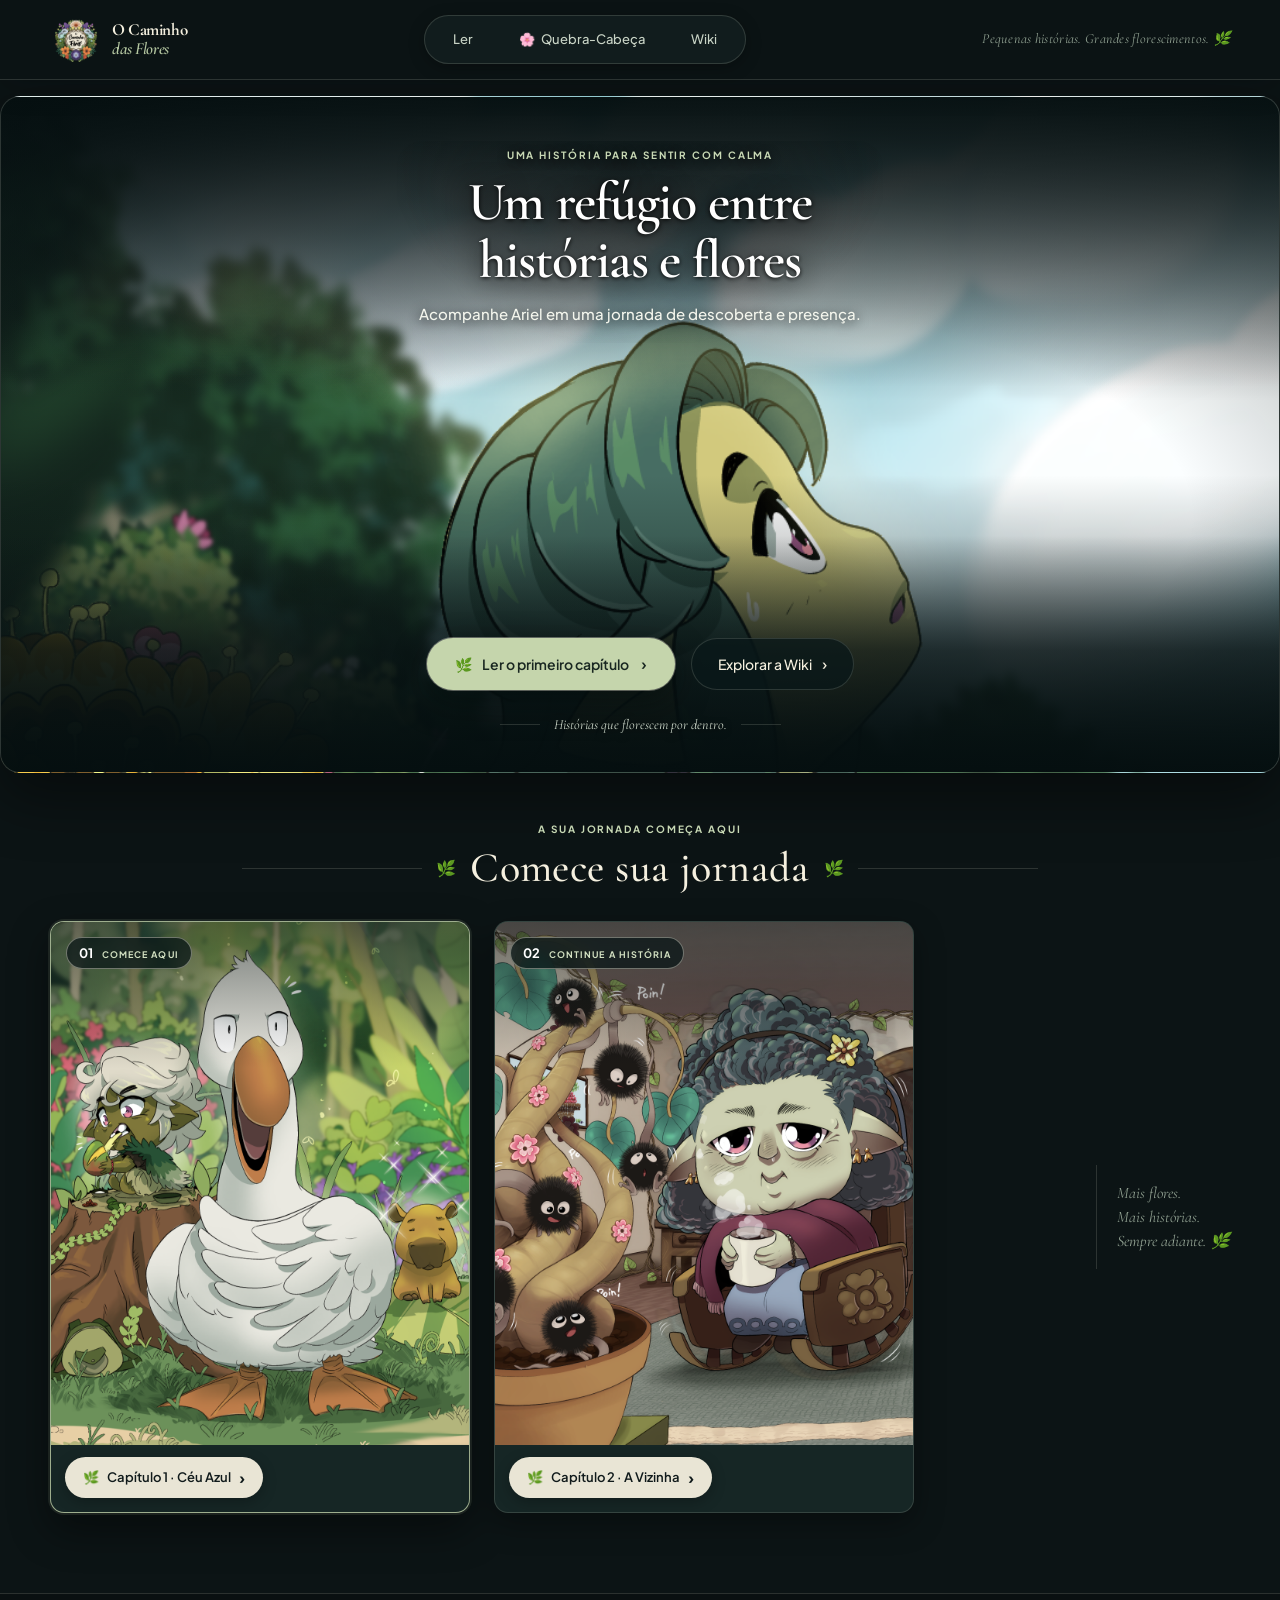
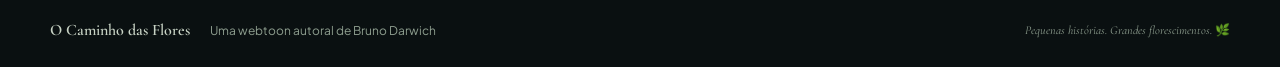
==== commit 286b6973: "feat: marco 5 - catalogo de telemetria ativo, auditoria estrita tier 3 aprovada e playbook de deploy" ====
--- a/frontend/index.html
+++ b/frontend/index.html
@@ -12,11 +12,11 @@
   <link rel="preconnect" href="https://fonts.gstatic.com" crossorigin>
   <link href="https://fonts.googleapis.com/css2?family=Cormorant+Garamond:ital,wght@0,400;0,600;0,700;1,400;1,600&family=Plus+Jakarta+Sans:wght@400;500;600;700&display=swap" rel="stylesheet">
   
-  <link rel="stylesheet" href="css/style.css">
+  <link rel="stylesheet" href="css/style.css?v=7.3">
   <script src="js/media.js" defer></script>
   <script src="js/app.js" defer></script>
   <script src="js/reader.js" defer></script>
-  <script src="js/puzzle.js" defer></script>
+  <script src="js/puzzle.js?v=6.0" defer></script>
   <script src="js/wiki.js" defer></script>
 </head>
 <body>
@@ -26,6 +26,7 @@
     <div class="header-inner content-width">
       <a class="brand" href="#inicio" aria-label="O Caminho das Flores, início">
         <img src="../capitulo-01/Logo%20-%20Cap%C3%ADtulo%2001.png" alt="O Caminho das Flores">
+        <span class="brand-wordmark" aria-hidden="true">O Caminho <span>das Flores</span></span>
       </a>
       
       <!-- Central Navigation Pill Capsule -->
@@ -58,14 +59,16 @@
       <!-- Hero Banner Imersivo de Ariel -->
       <div class="hero-banner-wrap">
         <div class="hero-shell content-width">
-          <div class="hero-copy">
-            <span class="hero-eyebrow">BEM-VINDO A O CAMINHO DAS FLORES</span>
+          <div class="hero-copy-top">
+            <span class="hero-eyebrow">UMA HISTÓRIA PARA SENTIR COM CALMA</span>
             <h1 class="hero-heading">Um refúgio entre<br>histórias e flores</h1>
             <p class="hero-subtext">Acompanhe Ariel em uma jornada de descoberta e presença.</p>
-            
+          </div>
+
+          <div class="hero-copy-bottom">
             <div class="hero-buttons">
               <a class="btn-hero-primary" href="#leitor" data-open-chapter="1">
-                <span class="btn-leaf-icon">🌿</span> Começar a ler <span class="btn-chevron">›</span>
+                <span class="btn-leaf-icon" aria-hidden="true">🌿</span> Ler o primeiro capítulo <span class="btn-chevron" aria-hidden="true">›</span>
               </a>
               <a class="btn-hero-secondary" href="#wiki">
                 Explorar a Wiki <span class="btn-chevron">›</span>
@@ -78,23 +81,13 @@
               <span class="flourish-line"></span>
             </div>
           </div>
-          
-          <!-- Placa de madeira decorativa (Desktop) -->
-          <div class="hero-wooden-sign" aria-hidden="true">
-            <div class="wooden-board">
-              <span>Aqui</span>
-              <span>também</span>
-              <span>há</span>
-              <span>vida boa.</span>
-              <span class="sign-leaf">🌿</span>
-            </div>
-          </div>
         </div>
       </div>
 
       <!-- Seção Comece sua jornada -->
       <section class="journey-section content-width">
         <div class="journey-header">
+          <p class="section-kicker">A SUA JORNADA COMEÇA AQUI</p>
           <div class="section-divider">
             <span class="divider-line"></span>
             <span class="divider-leaf">🌿</span>
@@ -102,13 +95,17 @@
             <span class="divider-leaf">🌿</span>
             <span class="divider-line"></span>
           </div>
+          <p class="journey-swipe-hint">Deslize para ver os capítulos <span aria-hidden="true">→</span></p>
         </div>
         
         <div class="journey-content-grid">
           <div class="journey-cards-grid">
             <!-- Card Capítulo 1 -->
             <button class="journey-card" type="button" data-open-chapter="1" aria-label="Abrir Capítulo 1: Céu Azul">
-              <div class="journey-card-image" style="background-image: url('../capitulo-01/c1-p%20(1).png'); background-position: center 25%;"></div>
+              <div class="journey-card-cover">
+                <img src="assets/covers/cover-cap-1.png" alt="Capa Capítulo 1: Céu Azul" class="journey-cover-img" loading="lazy">
+                <span class="chapter-sequence" aria-hidden="true">01 <span>COMECE AQUI</span></span>
+              </div>
               <div class="journey-card-pill">
                 <span class="pill-leaf">🌿</span>
                 <span class="pill-label">Capítulo 1 · Céu Azul</span>
@@ -118,7 +115,10 @@
             
             <!-- Card Capítulo 2 -->
             <button class="journey-card" type="button" data-open-chapter="2" aria-label="Abrir Capítulo 2: A Vizinha">
-              <div class="journey-card-image" style="background-image: url('../capitulo-02/c2-p%20(3).png'); background-position: center 38%;"></div>
+              <div class="journey-card-cover">
+                <img src="assets/covers/cover-cap-2.png" alt="Capa Capítulo 2: A Vizinha" class="journey-cover-img" loading="lazy">
+                <span class="chapter-sequence" aria-hidden="true">02 <span>CONTINUE A HISTÓRIA</span></span>
+              </div>
               <div class="journey-card-pill">
                 <span class="pill-leaf">🌿</span>
                 <span class="pill-label">Capítulo 2 · A Vizinha</span>
@@ -204,6 +204,7 @@
     <section class="view content-width" id="view-quebra-cabeca" data-view="quebra-cabeca" hidden>
       <!-- Cabeçalho Elegante do Quebra-Cabeça -->
       <div class="puzzle-header-block">
+        <p class="section-kicker">UMA PAUSA ENTRE CAPÍTULOS</p>
         <h1 class="puzzle-main-title">Um momento para montar e respirar</h1>
         <p class="puzzle-subtitle">Escolha uma cena e encontre seu ritmo.</p>
       </div>
@@ -235,11 +236,12 @@
             </label>
             <div class="scene-select-card">
               <div class="scene-thumb-preview" id="scene-thumb-preview">
-                <img src="../capitulo-01/c1-p%20(1).png" alt="">
+                <img src="assets/photos/puzzle/cena-1-fruto-da-luz.png" alt="Ariel e o Fruto da Luz">
               </div>
               <select id="puzzle-scene" aria-label="Selecione a cena do quebra-cabeça">
-                <option value="1">Ariel na floresta</option>
-                <option value="2">A vizinhança na vila</option>
+                <option value="1">1. Ariel e o Fruto da Luz</option>
+                <option value="2">2. Ariel e a Carroça de Flores</option>
+                <option value="3">3. O Ganso, Ariel e a Capivara</option>
               </select>
               <span class="select-chevron">⌄</span>
             </div>
@@ -286,6 +288,7 @@
     <section class="view content-width" id="view-wiki" data-view="wiki" hidden>
       <!-- Cabeçalho da Wiki -->
       <div class="wiki-header-block">
+        <p class="section-kicker">DESCUBRA O UNIVERSO</p>
         <h1 class="wiki-main-title">Explore o universo das flores <span class="title-leaf">🌿</span></h1>
         <p class="wiki-subtitle">Personagens, lugares e plantas que florescem nesta história.</p>
       </div>
@@ -320,24 +323,6 @@
       <p class="wiki-empty-notice" id="wiki-empty" hidden>
         Nenhum verbete encontrado para sua busca. Tente outro termo ou categoria.
       </p>
-
-      <!-- Modal de Detalhes da Wiki -->
-      <div class="wiki-modal-overlay" id="wiki-modal-backdrop" hidden>
-        <div class="wiki-modal-dialog" id="wiki-modal-card" role="dialog" aria-modal="true" aria-labelledby="wiki-modal-title">
-          <button class="wiki-modal-close-btn" id="wiki-modal-close" aria-label="Fechar ficha">×</button>
-          
-          <div class="wiki-modal-media-frame">
-            <img id="wiki-modal-img" src="" alt="">
-          </div>
-          
-          <div class="wiki-modal-info-panel">
-            <span class="wiki-modal-category-tag" id="wiki-modal-tag"></span>
-            <h2 class="wiki-modal-heading" id="wiki-modal-title"></h2>
-            <p class="wiki-modal-description" id="wiki-modal-desc"></p>
-            <div class="wiki-modal-tags-list" id="wiki-modal-tags"></div>
-          </div>
-        </div>
-      </div>
     </section>
   </main>
 
@@ -350,5 +335,23 @@
     </div>
   </footer>
 
+  <!-- Modal de Detalhes da Wiki (Posicionado diretamente no body para viewport fixo perfeito) -->
+  <div class="wiki-modal-overlay" id="wiki-modal-backdrop" hidden>
+    <div class="wiki-modal-dialog" id="wiki-modal-card" role="dialog" aria-modal="true" aria-labelledby="wiki-modal-title">
+      <button class="wiki-modal-close-btn" id="wiki-modal-close" aria-label="Fechar ficha">×</button>
+      
+      <div class="wiki-modal-media-frame">
+        <img id="wiki-modal-img" src="" alt="" style="display: none;">
+      </div>
+      
+      <div class="wiki-modal-info-panel">
+        <span class="wiki-modal-category-tag" id="wiki-modal-tag"></span>
+        <h2 class="wiki-modal-heading" id="wiki-modal-title"></h2>
+        <p class="wiki-modal-description" id="wiki-modal-desc"></p>
+        <div class="wiki-modal-tags-list" id="wiki-modal-tags"></div>
+      </div>
+    </div>
+  </div>
+
 </body>
 </html>
--- a/frontend/css/style.css
+++ b/frontend/css/style.css
@@ -49,6 +49,10 @@
   box-sizing: border-box;
 }
 
+[hidden] {
+  display: none !important;
+}
+
 html {
   scroll-behavior: smooth;
   background-color: var(--bg-deep);
@@ -259,66 +263,87 @@
 .hero-banner-wrap {
   position: relative;
   width: 100%;
-  min-height: 520px;
+  min-height: clamp(660px, 75vh, 760px);
   margin-top: 16px;
   margin-bottom: 48px;
   border-radius: var(--radius-lg);
   overflow: hidden;
   background-color: #0c1617;
   background-image: 
-    linear-gradient(to right, rgba(12, 22, 23, 0.94) 0%, rgba(12, 22, 23, 0.72) 48%, rgba(12, 22, 23, 0.3) 100%),
-    url('../assets/backgrounds/hero-desktop.png');
+    linear-gradient(180deg, rgba(12, 22, 23, 0.88) 0%, rgba(12, 22, 23, 0.4) 22%, transparent 45%),
+    linear-gradient(0deg, rgba(12, 22, 23, 0.96) 0%, rgba(12, 22, 23, 0.75) 18%, transparent 35%),
+    radial-gradient(ellipse 90% 80% at 60.7% 62%, transparent 36%, rgba(12, 22, 23, 0.45) 75%, #0c1617 100%),
+    url('../assets/backgrounds/banner-ocdf-c1.png');
   background-size: cover;
-  background-position: center right;
+  background-position: 60.7% 55%;
+  background-repeat: no-repeat;
   border: 1px solid var(--line-subtle);
   box-shadow: 0 24px 60px rgba(0, 0, 0, 0.45);
 }
 
 .hero-shell {
   display: flex;
-  align-items: center;
+  flex-direction: column;
   justify-content: space-between;
-  min-height: 520px;
-  padding: 50px 32px;
+  align-items: center;
+  text-align: center;
+  min-height: clamp(660px, 75vh, 760px);
+  padding: 44px 28px 36px;
   position: relative;
-}
-
-.hero-copy {
-  max-width: 540px;
   z-index: 2;
+}
+
+.hero-copy-top {
+  display: flex;
+  flex-direction: column;
+  align-items: center;
+  max-width: 680px;
+  margin-inline: auto;
 }
 
 .hero-eyebrow {
   display: inline-block;
   font-size: 11px;
   font-weight: 700;
-  letter-spacing: 0.18em;
-  color: var(--sage);
-  margin-bottom: 16px;
+  letter-spacing: 0.2em;
+  color: var(--sage-bright);
+  margin-bottom: 10px;
   text-transform: uppercase;
+  text-shadow: 0 2px 10px rgba(0, 0, 0, 0.85);
 }
 
 .hero-heading {
   font-family: var(--font-display);
-  font-size: clamp(38px, 5vw, 62px);
+  font-size: clamp(36px, 4.4vw, 54px);
   font-weight: 600;
   line-height: 1.08;
   letter-spacing: -0.02em;
-  color: var(--text-main);
-  margin: 0 0 16px;
+  color: #ffffff;
+  margin: 0 0 12px;
+  text-shadow: 0 3px 24px rgba(0, 0, 0, 0.9), 0 1px 4px rgba(0, 0, 0, 0.95);
 }
 
 .hero-subtext {
-  font-size: 16px;
-  line-height: 1.6;
+  font-size: 15px;
+  line-height: 1.55;
   color: var(--text-dim);
-  margin: 0 0 32px;
-  max-width: 440px;
+  margin: 0;
+  max-width: 480px;
+  text-shadow: 0 2px 12px rgba(0, 0, 0, 0.9);
+}
+
+.hero-copy-bottom {
+  display: flex;
+  flex-direction: column;
+  align-items: center;
+  max-width: 580px;
+  margin-inline: auto;
 }
 
 .hero-buttons {
   display: flex;
   align-items: center;
+  justify-content: center;
   gap: 16px;
   flex-wrap: wrap;
 }
@@ -331,35 +356,37 @@
   color: var(--sage-dark);
   font-size: 14px;
   font-weight: 600;
-  padding: 13px 26px;
+  padding: 13px 28px;
   border-radius: var(--radius-pill);
-  box-shadow: 0 4px 18px rgba(158, 174, 140, 0.35);
+  box-shadow: 0 4px 18px rgba(158, 174, 140, 0.4);
   transition: all 0.2s ease;
 }
 
 .btn-hero-primary:hover {
   background: var(--sage-bright);
   transform: translateY(-2px);
-  box-shadow: 0 6px 24px rgba(158, 174, 140, 0.5);
+  box-shadow: 0 6px 24px rgba(158, 174, 140, 0.55);
 }
 
 .btn-hero-secondary {
   display: inline-flex;
   align-items: center;
   gap: 8px;
-  background: rgba(18, 30, 31, 0.85);
+  background: rgba(18, 30, 31, 0.9);
   color: var(--text-main);
   font-size: 14px;
   font-weight: 500;
-  padding: 12px 24px;
+  padding: 12px 26px;
   border-radius: var(--radius-pill);
   border: 1px solid var(--line-subtle);
+  backdrop-filter: blur(8px);
+  -webkit-backdrop-filter: blur(8px);
   transition: all 0.2s ease;
 }
 
 .btn-hero-secondary:hover {
-  background: rgba(25, 42, 43, 0.95);
-  border-color: rgba(218, 225, 205, 0.35);
+  background: rgba(25, 42, 43, 0.98);
+  border-color: rgba(218, 225, 205, 0.4);
   transform: translateY(-2px);
 }
 
@@ -371,49 +398,20 @@
 .hero-flourish {
   display: flex;
   align-items: center;
+  justify-content: center;
   gap: 14px;
-  margin-top: 36px;
-  color: var(--text-muted);
+  margin-top: 24px;
+  color: var(--text-dim);
   font-family: var(--font-display);
   font-style: italic;
   font-size: 14px;
+  text-shadow: 0 2px 8px rgba(0, 0, 0, 0.8);
 }
 
 .flourish-line {
   height: 1px;
   width: 40px;
   background: var(--line-subtle);
-}
-
-/* Placa de Madeira Decorativa */
-.hero-wooden-sign {
-  align-self: flex-end;
-  margin-bottom: 24px;
-  margin-right: 20px;
-  z-index: 2;
-}
-
-.wooden-board {
-  display: flex;
-  flex-direction: column;
-  align-items: center;
-  justify-content: center;
-  background: rgba(45, 34, 25, 0.75);
-  border: 1px solid rgba(160, 130, 95, 0.3);
-  padding: 14px 18px;
-  border-radius: 6px;
-  color: #d8c2a3;
-  font-family: var(--font-display);
-  font-style: italic;
-  font-size: 13px;
-  line-height: 1.35;
-  text-align: center;
-  box-shadow: 0 8px 24px rgba(0, 0, 0, 0.4);
-}
-
-.sign-leaf {
-  margin-top: 4px;
-  font-size: 12px;
 }
 
 /* Seção de Jornada / Capítulos */
@@ -462,56 +460,57 @@
 
 .journey-cards-grid {
   display: grid;
-  grid-template-columns: 1fr 1fr;
-  gap: 20px;
+  grid-template-columns: repeat(2, minmax(280px, 420px));
+  gap: 24px;
+  justify-content: start;
   flex: 1;
 }
 
 .journey-card {
   position: relative;
-  height: 220px;
   border-radius: var(--radius-md);
   overflow: hidden;
   border: 1px solid var(--line-subtle);
-  background: var(--bg-surface);
+  background: var(--bg-card);
   padding: 0;
   display: flex;
   flex-direction: column;
-  justify-content: flex-end;
   text-align: left;
-  transition: all 0.25s ease;
+  transition: all 0.28s ease;
   box-shadow: 0 10px 30px rgba(0, 0, 0, 0.35);
+  cursor: pointer;
 }
 
 .journey-card:hover {
-  transform: translateY(-4px);
-  border-color: rgba(158, 174, 140, 0.45);
-  box-shadow: 0 16px 40px rgba(0, 0, 0, 0.5);
-}
-
-.journey-card-image {
-  position: absolute;
-  inset: 0;
-  background-size: cover;
-  background-repeat: no-repeat;
+  transform: translateY(-6px);
+  border-color: rgba(158, 174, 140, 0.5);
+  box-shadow: 0 18px 44px rgba(0, 0, 0, 0.55), 0 0 24px rgba(158, 174, 140, 0.15);
+}
+
+.journey-card-cover {
+  position: relative;
+  width: 100%;
+  aspect-ratio: 4 / 5;
+  overflow: hidden;
+  background: #0c1617;
+}
+
+.journey-cover-img {
+  width: 100%;
+  height: 100%;
+  object-fit: cover;
+  display: block;
   transition: transform 0.4s ease;
 }
 
-.journey-card:hover .journey-card-image {
-  transform: scale(1.04);
-}
-
-.journey-card-image::after {
-  content: "";
-  position: absolute;
-  inset: 0;
-  background: linear-gradient(to top, rgba(12, 20, 21, 0.85) 0%, transparent 60%);
+.journey-card:hover .journey-cover-img {
+  transform: scale(1.035);
 }
 
 .journey-card-pill {
   position: relative;
   z-index: 2;
-  margin: 16px;
+  margin: 12px 14px 14px;
   background: rgba(245, 240, 223, 0.95);
   color: var(--paper-text);
   border-radius: var(--radius-pill);
@@ -523,11 +522,13 @@
   font-size: 13px;
   font-weight: 600;
   box-shadow: 0 4px 14px rgba(0, 0, 0, 0.25);
-  transition: background 0.2s;
+  transition: all 0.2s ease;
 }
 
 .journey-card:hover .journey-card-pill {
   background: #ffffff;
+  color: #0c1617;
+  box-shadow: 0 6px 18px rgba(0, 0, 0, 0.35);
 }
 
 .pill-leaf {
@@ -539,6 +540,11 @@
   font-size: 16px;
   font-weight: 700;
   margin-left: 8px;
+  transition: transform 0.2s;
+}
+
+.journey-card:hover .pill-arrow {
+  transform: translateX(3px);
 }
 
 .journey-side-quote {
@@ -806,14 +812,21 @@
 }
 
 .puzzle-board {
+  position: relative;
   width: 100%;
-  height: 100%;
-  display: grid;
-  gap: 3px;
-  background: rgba(10, 16, 17, 0.9);
+  aspect-ratio: 1 / 1;
+  background: #0a1011;
   border-radius: 8px;
   overflow: hidden;
   user-select: none;
+  box-shadow: inset 0 2px 14px rgba(0, 0, 0, 0.7);
+}
+
+.puzzle-board-svg {
+  width: 100%;
+  height: 100%;
+  display: block;
+  overflow: visible;
 }
 
 /* 2. Bandeja de Peças */
@@ -841,78 +854,178 @@
 }
 
 .puzzle-tray {
-  display: flex;
-  flex-direction: column;
-  gap: 12px;
+  display: grid;
+  grid-template-columns: 1fr;
+  gap: 14px;
   overflow-y: auto;
   max-height: 460px;
-  padding-right: 4px;
-}
-
-/* Slots Vazios do Tabuleiro */
-.puzzle-slot {
+  padding: 6px;
+  scrollbar-width: thin;
+  scrollbar-color: var(--line-subtle) transparent;
+}
+
+/* Cartão com Peça Solta na Bandeja */
+.puzzle-tray-card {
   position: relative;
+  width: 100%;
   aspect-ratio: 1 / 1;
-  background: rgba(18, 30, 31, 0.45);
-  border: 1px dashed rgba(218, 225, 205, 0.2);
-  border-radius: 6px;
+  background: rgba(16, 26, 27, 0.85);
+  border: 1px solid rgba(218, 225, 205, 0.18);
+  border-radius: 12px;
+  padding: 8px;
   display: flex;
   align-items: center;
   justify-content: center;
-  transition: all 0.2s ease;
-  cursor: pointer;
-  overflow: hidden;
-}
-
-.puzzle-slot:hover {
-  border-color: rgba(158, 174, 140, 0.5);
-  background: rgba(158, 174, 140, 0.08);
-}
-
-.puzzle-slot.is-drag-target {
+  cursor: grab;
+  transition: all 0.2s cubic-bezier(0.4, 0, 0.2, 1);
+  box-shadow: 0 4px 12px rgba(0, 0, 0, 0.3);
+}
+
+.puzzle-tray-card:hover {
+  transform: translateY(-2px) scale(1.03);
   border-color: var(--sage);
-  background: rgba(158, 174, 140, 0.2);
-  transform: scale(1.02);
-}
-
-.puzzle-slot .puzzle-piece {
+  background: rgba(22, 38, 37, 0.95);
+  box-shadow: 0 8px 20px rgba(0, 0, 0, 0.5);
+}
+
+.puzzle-tray-card.is-selected {
+  border-color: var(--sage-bright);
+  background: rgba(158, 174, 140, 0.18);
+  box-shadow: 0 0 0 2px var(--sage-bright), 0 8px 22px rgba(0, 0, 0, 0.6);
+  transform: scale(1.05);
+  z-index: 5;
+}
+
+.puzzle-tray-card:active {
+  cursor: grabbing;
+}
+
+.puzzle-tray-svg {
   width: 100%;
   height: 100%;
-  box-shadow: none;
-}
-
-/* Peças de Quebra-Cabeça */
-.puzzle-piece {
-  position: relative;
-  aspect-ratio: 1 / 1;
-  background-repeat: no-repeat;
-  border-radius: 6px;
-  border: 1px solid rgba(255, 255, 255, 0.12);
-  cursor: grab;
-  transition: transform 0.15s, box-shadow 0.15s, border-color 0.15s;
-  box-shadow: 0 4px 10px rgba(0, 0, 0, 0.4);
-}
-
-.puzzle-piece:hover {
-  transform: scale(1.04);
-  border-color: var(--sage);
-  z-index: 5;
-}
-
-.puzzle-piece:active {
-  cursor: grabbing;
-}
-
-.puzzle-piece.is-selected {
-  outline: 3px solid var(--sage);
-  outline-offset: -2px;
-  transform: scale(1.05);
-  z-index: 10;
-}
-
-.puzzle-piece.is-correct {
-  border-color: rgba(158, 174, 140, 0.6);
-  box-shadow: inset 0 0 0 1px rgba(158, 174, 140, 0.4);
+  display: block;
+  overflow: visible;
+  filter: drop-shadow(0 4px 8px rgba(0, 0, 0, 0.5));
+}
+
+.tray-piece-stroke {
+  fill: none;
+  stroke: rgba(255, 255, 255, 0.38);
+  stroke-width: 2.2;
+}
+
+.puzzle-tray-completed-msg {
+  display: flex;
+  flex-direction: column;
+  align-items: center;
+  justify-content: center;
+  text-align: center;
+  padding: 36px 12px;
+  color: var(--sage-bright);
+  gap: 12px;
+  font-family: var(--font-heading);
+  font-size: 1.15rem;
+  line-height: 1.4;
+  animation: fadeIn 0.4s ease;
+}
+
+.puzzle-tray-completed-msg span {
+  font-size: 2.2rem;
+  filter: drop-shadow(0 0 10px rgba(225, 200, 150, 0.6));
+}
+
+.puzzle-tray-completed-msg p {
+  color: var(--sage);
+  font-size: 0.95rem;
+  margin: 0;
+}
+
+/* Silhuetas-Guia no Tabuleiro (Slots Vazios) */
+.slot-ghost-shape {
+  fill: rgba(18, 30, 31, 0.55);
+  stroke: rgba(218, 225, 205, 0.22);
+  stroke-width: 1.5;
+  stroke-dasharray: 6 6;
+  cursor: pointer;
+  pointer-events: auto;
+  transition: all 0.2s cubic-bezier(0.4, 0, 0.2, 1);
+}
+
+.slot-ghost-shape:hover {
+  fill: rgba(158, 174, 140, 0.18);
+  stroke: var(--sage);
+  stroke-width: 2.2;
+  stroke-dasharray: none;
+}
+
+.puzzle-board.has-selection .slot-ghost-shape {
+  stroke: rgba(179, 197, 160, 0.45);
+  fill: rgba(18, 34, 33, 0.75);
+  stroke-dasharray: 4 4;
+}
+
+.puzzle-board.has-selection .slot-ghost-shape:hover,
+.slot-ghost-shape.is-drag-target {
+  fill: rgba(158, 174, 140, 0.28);
+  stroke: var(--sage-bright);
+  stroke-width: 3;
+  stroke-dasharray: none;
+  filter: drop-shadow(0 0 10px rgba(179, 197, 160, 0.6));
+}
+
+
+
+.slot-ghost-shape.is-wrong-target {
+  stroke: rgba(230, 100, 100, 0.7) !important;
+  fill: rgba(60, 20, 20, 0.45) !important;
+  animation: slotRejectShake 0.35s ease;
+}
+
+@keyframes slotRejectShake {
+  0%, 100% { transform: translateX(0); }
+  25% { transform: translateX(-4px); }
+  75% { transform: translateX(4px); }
+}
+
+/* Peças Encaixadas no Tabuleiro */
+.board-piece-group {
+  cursor: pointer;
+  transition: filter 0.15s ease;
+}
+
+.board-piece-group:hover {
+  filter: brightness(1.08);
+}
+
+.board-piece-group.is-selected .piece-seam-stroke {
+  stroke: var(--sage-bright);
+  stroke-width: 3.5;
+  filter: drop-shadow(0 0 6px rgba(179, 197, 160, 0.9));
+}
+
+.piece-seam-stroke {
+  fill: none;
+  stroke: rgba(255, 255, 255, 0.25);
+  stroke-width: 1.5;
+  pointer-events: none;
+  transition: stroke 0.3s, filter 0.3s;
+}
+
+.puzzle-board.is-complete .piece-seam-stroke {
+  stroke: rgba(225, 200, 150, 0.65);
+  filter: drop-shadow(0 0 4px rgba(225, 200, 150, 0.6));
+  animation: puzzleGoldPulse 2.5s ease-in-out infinite alternate;
+}
+
+@keyframes puzzleGoldPulse {
+  0% {
+    stroke: rgba(225, 200, 150, 0.4);
+    filter: drop-shadow(0 0 2px rgba(225, 200, 150, 0.3));
+  }
+  100% {
+    stroke: rgba(225, 200, 150, 0.9);
+    filter: drop-shadow(0 0 8px rgba(225, 200, 150, 0.8));
+  }
 }
 
 /* 3. Sidebar de Controles */
@@ -1099,40 +1212,47 @@
   flex-wrap: wrap;
 }
 
-/* Barra de Busca em Pílula */
+/* Barra de Busca em Pílula (Estilo Referência Marfim) */
 .wiki-search-box {
   display: flex;
   align-items: center;
   gap: 12px;
-  background: rgba(18, 30, 31, 0.95);
-  border: 1px solid var(--line-subtle);
+  background: var(--paper-ivory);
+  border: 1px solid rgba(225, 200, 150, 0.4);
   border-radius: var(--radius-pill);
-  padding: 10px 20px;
-  width: min(420px, 100%);
-  box-shadow: 0 4px 16px rgba(0, 0, 0, 0.25);
+  padding: 11px 22px;
+  width: min(450px, 100%);
+  box-shadow: 0 4px 18px rgba(0, 0, 0, 0.3);
+  transition: box-shadow 0.2s, border-color 0.2s;
+}
+
+.wiki-search-box:focus-within {
+  border-color: var(--sage);
+  box-shadow: 0 4px 20px rgba(158, 174, 140, 0.35);
 }
 
 .search-glass-icon {
   font-size: 14px;
-  color: var(--text-muted);
+  color: var(--paper-muted);
 }
 
 .wiki-search-box input {
   width: 100%;
   border: none;
   background: transparent;
-  color: var(--text-main);
+  color: var(--paper-text);
   font-size: 14px;
+  font-weight: 500;
   outline: none;
 }
 
 .wiki-search-box input::placeholder {
-  color: var(--text-muted);
+  color: #657774;
 }
 
 .search-leaf-ornament {
   font-size: 14px;
-  color: var(--sage);
+  color: var(--sage-dark);
 }
 
 /* Cápsulas de Categoria */
@@ -1276,11 +1396,11 @@
   font-size: 15px;
 }
 
-/* Modal de Detalhes da Wiki */
+/* Modal de Detalhes da Wiki (Sempre oculto quando [hidden]) */
 .wiki-modal-overlay {
   position: fixed;
   inset: 0;
-  z-index: 100;
+  z-index: 9999;
   background: rgba(8, 14, 15, 0.85);
   backdrop-filter: blur(12px);
   -webkit-backdrop-filter: blur(12px);
@@ -1289,6 +1409,10 @@
   justify-content: center;
   padding: 20px;
   animation: fadeIn 0.2s ease;
+}
+
+.wiki-modal-overlay[hidden] {
+  display: none !important;
 }
 
 .wiki-modal-dialog {
@@ -1433,20 +1557,20 @@
   
   .hero-banner-wrap {
     background-image: 
-      linear-gradient(to top, rgba(12, 22, 23, 0.95) 0%, rgba(12, 22, 23, 0.6) 60%),
-      url('../assets/backgrounds/hero-mobile.png');
-    background-position: center top;
-    min-height: 480px;
+      linear-gradient(180deg, rgba(12, 22, 23, 0.85) 0%, rgba(12, 22, 23, 0.3) 22%, transparent 42%),
+      linear-gradient(0deg, rgba(12, 22, 23, 0.96) 0%, rgba(12, 22, 23, 0.8) 22%, rgba(12, 22, 23, 0.2) 42%, transparent 65%),
+      url('../assets/backgrounds/banner-ocdf-c1.png');
+    background-position: 60.7% 52%;
+    background-size: cover;
+    min-height: 82vh;
   }
 
   .hero-shell {
-    min-height: 480px;
-    padding: 36px 20px;
-  }
-
-  .hero-wooden-sign {
-    display: none;
-  }
+    min-height: 82vh;
+    padding: 34px 20px 28px;
+    justify-content: space-between;
+  }
+
 
   .journey-content-grid {
     grid-template-columns: 1fr;
@@ -1470,14 +1594,18 @@
   }
 
   .puzzle-tray {
+    display: flex;
     flex-direction: row;
     overflow-x: auto;
     max-height: none;
-    padding-bottom: 10px;
-  }
-
-  .puzzle-piece {
-    width: 80px;
+    padding: 8px 4px 14px;
+    gap: 12px;
+  }
+
+  .puzzle-tray-card {
+    width: 88px;
+    min-width: 88px;
+    height: 88px;
     flex-shrink: 0;
   }
 
@@ -1538,25 +1666,62 @@
     border: 1px solid var(--line-light);
   }
 
+  .hero-banner-wrap {
+    min-height: 84vh;
+    margin-top: 10px;
+    margin-bottom: 36px;
+    background-position: 60.7% 48%;
+  }
+
+  .hero-shell {
+    min-height: 84vh;
+    padding: 24px 16px 20px;
+    justify-content: space-between;
+  }
+
+  .hero-eyebrow {
+    font-size: 10px;
+    letter-spacing: 0.16em;
+    margin-bottom: 6px;
+  }
+
   .hero-heading {
-    font-size: 36px;
+    font-size: clamp(28px, 7.2vw, 36px);
+    line-height: 1.1;
   }
 
   .hero-subtext {
     font-size: 14px;
+    line-height: 1.5;
+    margin-bottom: 16px;
   }
 
   .hero-buttons {
     flex-direction: column;
     align-items: stretch;
+    width: 100%;
+    max-width: 320px;
+    margin-inline: auto;
+    gap: 10px;
   }
 
   .btn-hero-primary, .btn-hero-secondary {
     justify-content: center;
+    width: 100%;
+    padding: 12px 20px;
+    font-size: 13px;
+  }
+
+  .hero-flourish {
+    margin-top: 16px;
+    font-size: 12px;
   }
 
   .journey-cards-grid {
     grid-template-columns: 1fr;
+    max-width: 360px;
+    margin-inline: auto;
+    gap: 20px;
   }
 
   .reader-floating-toolbar {
@@ -1649,3 +1814,279 @@
     margin-left: 0;
   }
 }
+
+/* Hierarquia de atenção: história → leitura → exploração. */
+.site-header {
+  box-shadow: 0 8px 30px rgba(2, 9, 10, 0.16);
+}
+
+.brand {
+  gap: 10px;
+}
+
+.brand-wordmark {
+  display: flex;
+  flex-direction: column;
+  font-family: var(--font-display);
+  font-size: 17px;
+  font-weight: 700;
+  line-height: .82;
+  letter-spacing: -.025em;
+  color: var(--text-main);
+  white-space: nowrap;
+}
+
+.brand-wordmark span {
+  color: var(--sage-bright);
+  font-style: italic;
+  font-weight: 600;
+  margin-top: 5px;
+}
+
+.hero-banner-wrap::after {
+  content: "";
+  position: absolute;
+  inset: 0;
+  z-index: 1;
+  pointer-events: none;
+  background: linear-gradient(180deg,
+    rgba(4, 14, 15, .72) 0%,
+    rgba(4, 14, 15, .36) 22%,
+    transparent 43%,
+    transparent 56%,
+    rgba(4, 14, 15, .36) 76%,
+    rgba(4, 14, 15, .9) 100%);
+}
+
+.hero-copy-top {
+  padding: 6px 22px 18px;
+  border-radius: 26px;
+  background: radial-gradient(ellipse at 50% 0%, rgba(7, 18, 19, .44), transparent 74%);
+}
+
+.hero-eyebrow,
+.section-kicker {
+  color: #c8d9b5;
+  font-size: 10px;
+  font-weight: 700;
+  letter-spacing: .19em;
+  text-transform: uppercase;
+}
+
+.hero-subtext {
+  color: #f4f6ed;
+  font-weight: 500;
+}
+
+.hero-copy-bottom {
+  width: 100%;
+}
+
+.btn-hero-primary {
+  min-height: 48px;
+  background: #c5d5ac;
+  box-shadow: 0 0 0 1px rgba(245, 240, 223, .35), 0 12px 32px rgba(2, 9, 10, .5);
+}
+
+.btn-hero-secondary {
+  min-height: 46px;
+  background: rgba(10, 24, 25, .78);
+}
+
+.btn-chevron,
+.pill-arrow {
+  display: inline-block;
+  transition: transform .24s ease;
+}
+
+.btn-hero-primary:hover .btn-chevron,
+.btn-hero-secondary:hover .btn-chevron {
+  transform: translateX(4px);
+}
+
+.section-kicker {
+  margin: 0 0 8px;
+  text-align: center;
+}
+
+.journey-header {
+  margin-bottom: 30px;
+}
+
+.journey-swipe-hint { display: none; }
+
+.section-divider h2 {
+  font-size: clamp(29px, 3.5vw, 42px);
+  line-height: 1.1;
+}
+
+.journey-card:first-child {
+  border-color: rgba(197, 213, 172, .78);
+  box-shadow: 0 0 0 2px rgba(197, 213, 172, .1), 0 16px 40px rgba(0, 0, 0, .45);
+}
+
+.journey-card-cover::after {
+  content: "";
+  position: absolute;
+  inset: 0;
+  pointer-events: none;
+  background: linear-gradient(180deg, rgba(7, 18, 19, .52), transparent 28%);
+}
+
+.chapter-sequence {
+  position: absolute;
+  z-index: 2;
+  top: 15px;
+  left: 15px;
+  display: inline-flex;
+  align-items: baseline;
+  gap: 8px;
+  padding: 7px 12px;
+  border: 1px solid rgba(245, 240, 223, .4);
+  border-radius: 999px;
+  background: rgba(8, 21, 22, .74);
+  backdrop-filter: blur(8px);
+  color: #fff;
+  font-size: 13px;
+  font-weight: 700;
+  letter-spacing: .03em;
+}
+
+.chapter-sequence span {
+  color: #d2e0c1;
+  font-size: 9px;
+  letter-spacing: .12em;
+}
+
+.reader-canvas-column {
+  box-shadow: 0 0 0 1px rgba(245, 240, 223, .13), 0 22px 70px rgba(0, 0, 0, .7);
+}
+
+.reader-floating-toolbar {
+  width: fit-content;
+  max-width: calc(100% - 28px);
+  border: 1px solid var(--line-subtle);
+  border-radius: 999px;
+  background: rgba(12, 22, 23, .9);
+  backdrop-filter: blur(16px);
+  box-shadow: 0 10px 28px rgba(0, 0, 0, .3);
+}
+
+.puzzle-board-frame {
+  border-color: rgba(197, 213, 172, .62);
+  box-shadow: 0 0 0 3px rgba(197, 213, 172, .08), 0 22px 55px rgba(0, 0, 0, .5);
+}
+
+.wiki-search-box {
+  min-height: 48px;
+  border-color: rgba(197, 213, 172, .85);
+  box-shadow: 0 0 0 3px rgba(197, 213, 172, .11), 0 10px 26px rgba(0, 0, 0, .3);
+}
+
+.wiki-card:hover,
+.wiki-card:focus-visible {
+  border-color: rgba(197, 213, 172, .9);
+}
+
+:where(a, button, select, input, .wiki-card):focus-visible {
+  outline: 3px solid #d8e8bb;
+  outline-offset: 4px;
+}
+
+.wiki-card:focus-visible {
+  outline-offset: 2px;
+}
+
+.view.is-visible .hero-copy-top {
+  animation: attentionEnter .65s cubic-bezier(.2, .7, .2, 1) both;
+}
+
+.view.is-visible .hero-copy-bottom {
+  animation: attentionEnter .65s .14s cubic-bezier(.2, .7, .2, 1) both;
+}
+
+.view.is-visible .puzzle-header-block,
+.view.is-visible .wiki-header-block {
+  animation: attentionEnter .55s cubic-bezier(.2, .7, .2, 1) both;
+}
+
+.motion-ready .reveal-on-scroll {
+  opacity: 0;
+  transform: translateY(18px);
+  transition: opacity .55s ease, transform .55s cubic-bezier(.2, .7, .2, 1);
+}
+
+.motion-ready .reveal-on-scroll.is-revealed {
+  opacity: 1;
+  transform: translateY(0);
+}
+
+.journey-card.reveal-on-scroll:nth-child(2) {
+  transition-delay: .1s;
+}
+
+@keyframes attentionEnter {
+  from { opacity: 0; transform: translateY(16px); }
+  to { opacity: 1; transform: translateY(0); }
+}
+
+@media (max-width: 640px) {
+  .brand-wordmark { font-size: 14px; }
+  .brand { gap: 5px; }
+  .hero-banner-wrap { background-position: 60.7% 60%; }
+  .hero-copy-top { padding: 6px 10px 18px; }
+  .hero-heading { font-size: clamp(31px, 8vw, 41px); }
+  .hero-subtext { max-width: 320px; }
+  .hero-flourish { opacity: .9; }
+  .journey-cards-grid {
+    display: grid;
+    grid-template-columns: none;
+    grid-auto-flow: column;
+    grid-auto-columns: minmax(240px, 78vw);
+    max-width: none;
+    margin-inline: 0;
+    overflow-x: auto;
+    scroll-snap-type: x mandatory;
+    overscroll-behavior-inline: contain;
+    padding: 4px 4px 20px;
+    scrollbar-width: thin;
+    scrollbar-color: var(--sage) transparent;
+  }
+  .journey-swipe-hint {
+    display: block;
+    margin: 12px 0 0;
+    text-align: center;
+    color: var(--text-dim);
+    font-size: 12px;
+  }
+  .journey-swipe-hint span {
+    color: var(--sage-bright);
+    font-size: 18px;
+    margin-left: 5px;
+  }
+  .journey-card { scroll-snap-align: start; }
+  .reader-floating-toolbar { gap: 6px; padding: 6px; }
+  .reader-icon-action-btn { flex-shrink: 0; }
+}
+
+@media (prefers-reduced-motion: reduce) {
+  html { scroll-behavior: auto; }
+  *, *::before, *::after {
+    animation-duration: .01ms !important;
+    animation-iteration-count: 1 !important;
+    transition-duration: .01ms !important;
+  }
+  .motion-ready .reveal-on-scroll { opacity: 1; transform: none; }
+}
+
+@media print {
+  .motion-ready .reveal-on-scroll { opacity: 1; transform: none; }
+}
+
+@media (max-width: 380px) {
+  .wiki-cards-grid { grid-template-columns: 1fr; }
+  .wiki-card-art { height: 190px; }
+  .wiki-card-title { font-size: 21px; }
+  .wiki-card-desc { font-size: 12px; }
+  .chapter-sequence span { font-size: 8px; }
+}
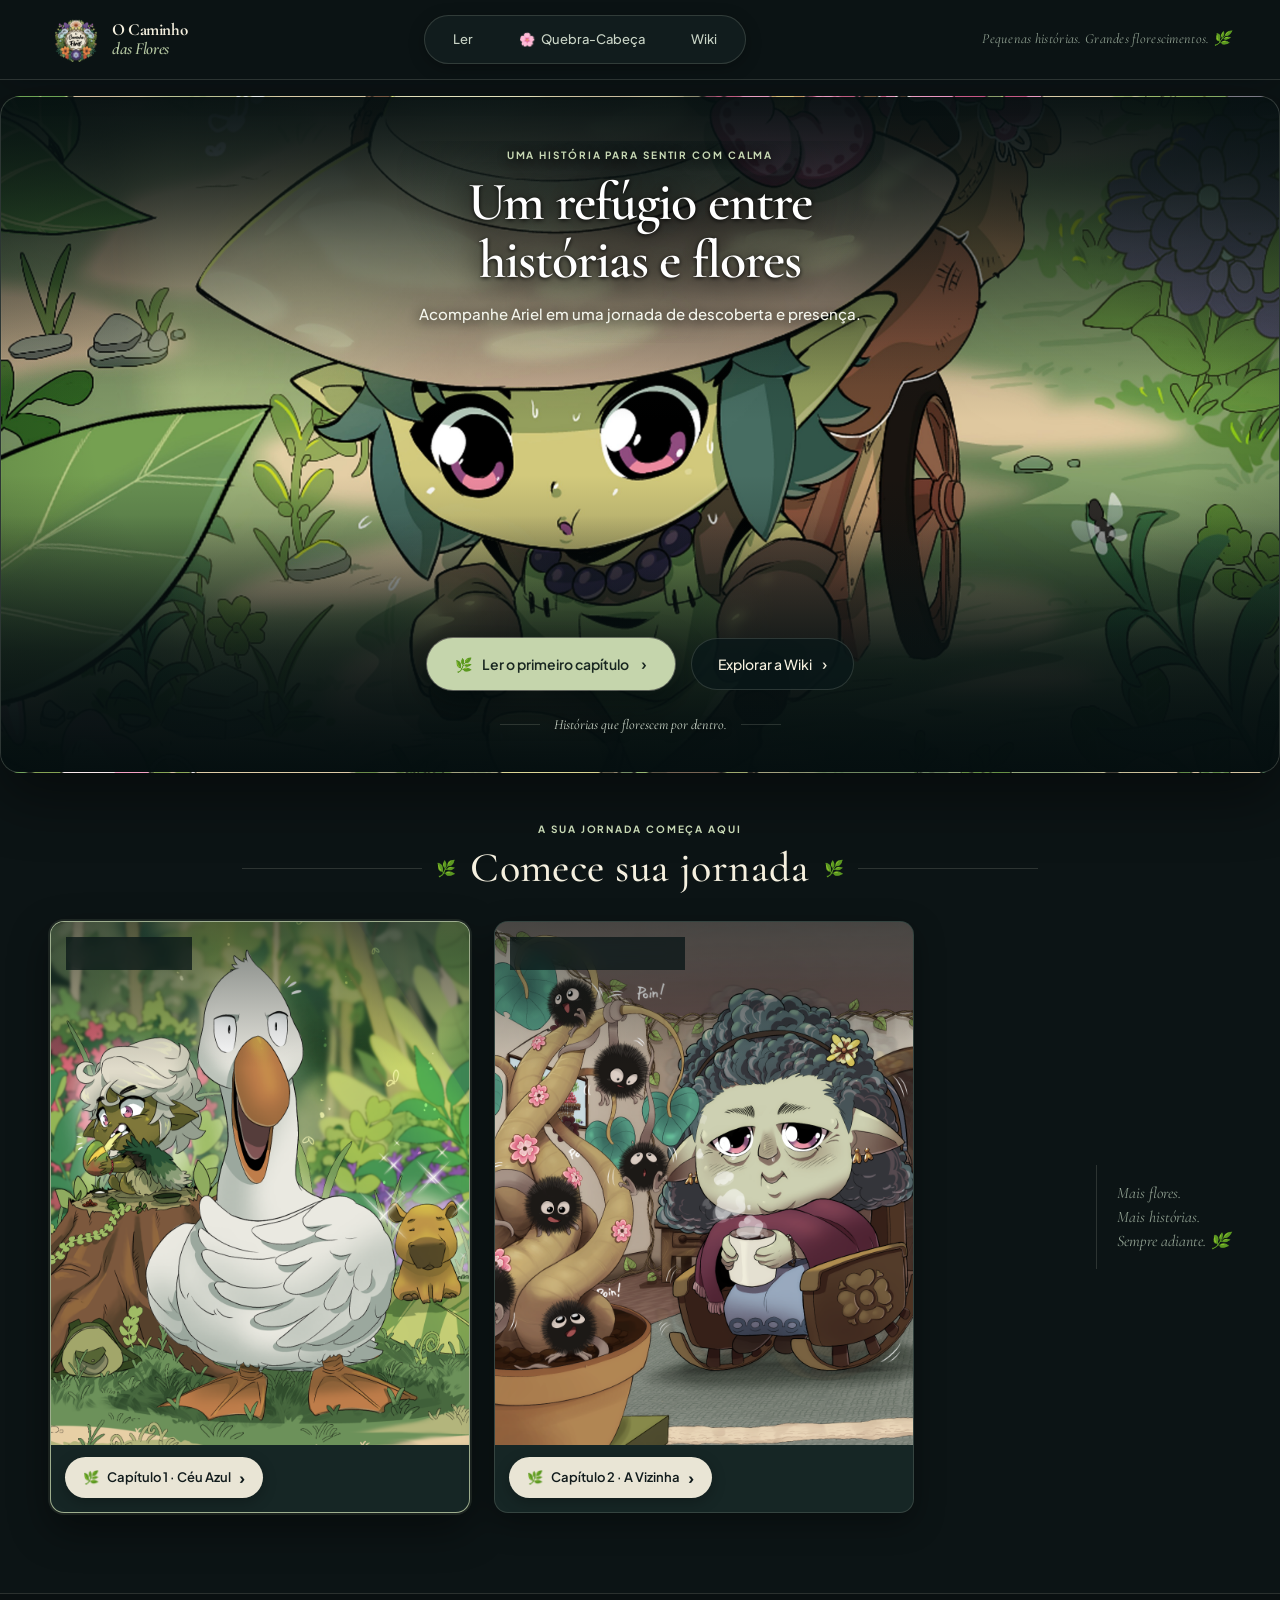
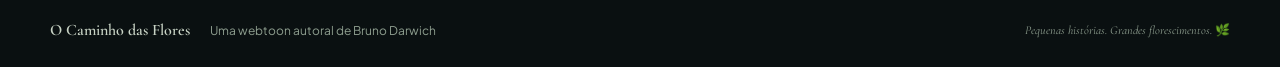
==== commit e865fde7: "feat: oficializa paginas dos capitulos 1 e 2, novos banners hero e 6 cenas do quebra-cabeca" ====
--- a/frontend/index.html
+++ b/frontend/index.html
@@ -236,12 +236,15 @@
             </label>
             <div class="scene-select-card">
               <div class="scene-thumb-preview" id="scene-thumb-preview">
-                <img src="assets/photos/puzzle/cena-1-fruto-da-luz.png" alt="Ariel e o Fruto da Luz">
+                <img src="assets/photos/puzzle/ariel.png" alt="Ariel na Floresta">
               </div>
               <select id="puzzle-scene" aria-label="Selecione a cena do quebra-cabeça">
-                <option value="1">1. Ariel e o Fruto da Luz</option>
-                <option value="2">2. Ariel e a Carroça de Flores</option>
-                <option value="3">3. O Ganso, Ariel e a Capivara</option>
+                <option value="1">1. Ariel na Floresta</option>
+                <option value="2">2. Pizeudo, Peinha e Plenitude</option>
+                <option value="3">3. Paçoca e Pitchula</option>
+                <option value="4">4. Mercado da Vila</option>
+                <option value="5">5. Peinha sob a Tempestade</option>
+                <option value="6">6. Entardecer na Vila</option>
               </select>
               <span class="select-chevron">⌄</span>
             </div>
--- a/frontend/css/style.css
+++ b/frontend/css/style.css
@@ -270,12 +270,12 @@
   overflow: hidden;
   background-color: #0c1617;
   background-image: 
-    linear-gradient(180deg, rgba(12, 22, 23, 0.88) 0%, rgba(12, 22, 23, 0.4) 22%, transparent 45%),
-    linear-gradient(0deg, rgba(12, 22, 23, 0.96) 0%, rgba(12, 22, 23, 0.75) 18%, transparent 35%),
-    radial-gradient(ellipse 90% 80% at 60.7% 62%, transparent 36%, rgba(12, 22, 23, 0.45) 75%, #0c1617 100%),
-    url('../assets/backgrounds/banner-ocdf-c1.png');
+    linear-gradient(180deg, rgba(12, 22, 23, 0.85) 0%, rgba(12, 22, 23, 0.35) 22%, transparent 48%),
+    linear-gradient(0deg, rgba(12, 22, 23, 0.95) 0%, rgba(12, 22, 23, 0.7) 18%, transparent 38%),
+    radial-gradient(ellipse 95% 85% at 50% 50%, transparent 45%, rgba(12, 22, 23, 0.45) 80%, #0c1617 100%),
+    url('../assets/backgrounds/banner-horizontal.png');
   background-size: cover;
-  background-position: 60.7% 55%;
+  background-position: center center;
   background-repeat: no-repeat;
   border: 1px solid var(--line-subtle);
   box-shadow: 0 24px 60px rgba(0, 0, 0, 0.45);
@@ -1559,8 +1559,8 @@
     background-image: 
       linear-gradient(180deg, rgba(12, 22, 23, 0.85) 0%, rgba(12, 22, 23, 0.3) 22%, transparent 42%),
       linear-gradient(0deg, rgba(12, 22, 23, 0.96) 0%, rgba(12, 22, 23, 0.8) 22%, rgba(12, 22, 23, 0.2) 42%, transparent 65%),
-      url('../assets/backgrounds/banner-ocdf-c1.png');
-    background-position: 60.7% 52%;
+      url('../assets/backgrounds/banner-vertical.png');
+    background-position: center center;
     background-size: cover;
     min-height: 82vh;
   }
@@ -1670,7 +1670,7 @@
     min-height: 84vh;
     margin-top: 10px;
     margin-bottom: 36px;
-    background-position: 60.7% 48%;
+    background-position: center center;
   }
 
   .hero-shell {
@@ -2033,7 +2033,7 @@
 @media (max-width: 640px) {
   .brand-wordmark { font-size: 14px; }
   .brand { gap: 5px; }
-  .hero-banner-wrap { background-position: 60.7% 60%; }
+  .hero-banner-wrap { background-position: center center; }
   .hero-copy-top { padding: 6px 10px 18px; }
   .hero-heading { font-size: clamp(31px, 8vw, 41px); }
   .hero-subtext { max-width: 320px; }
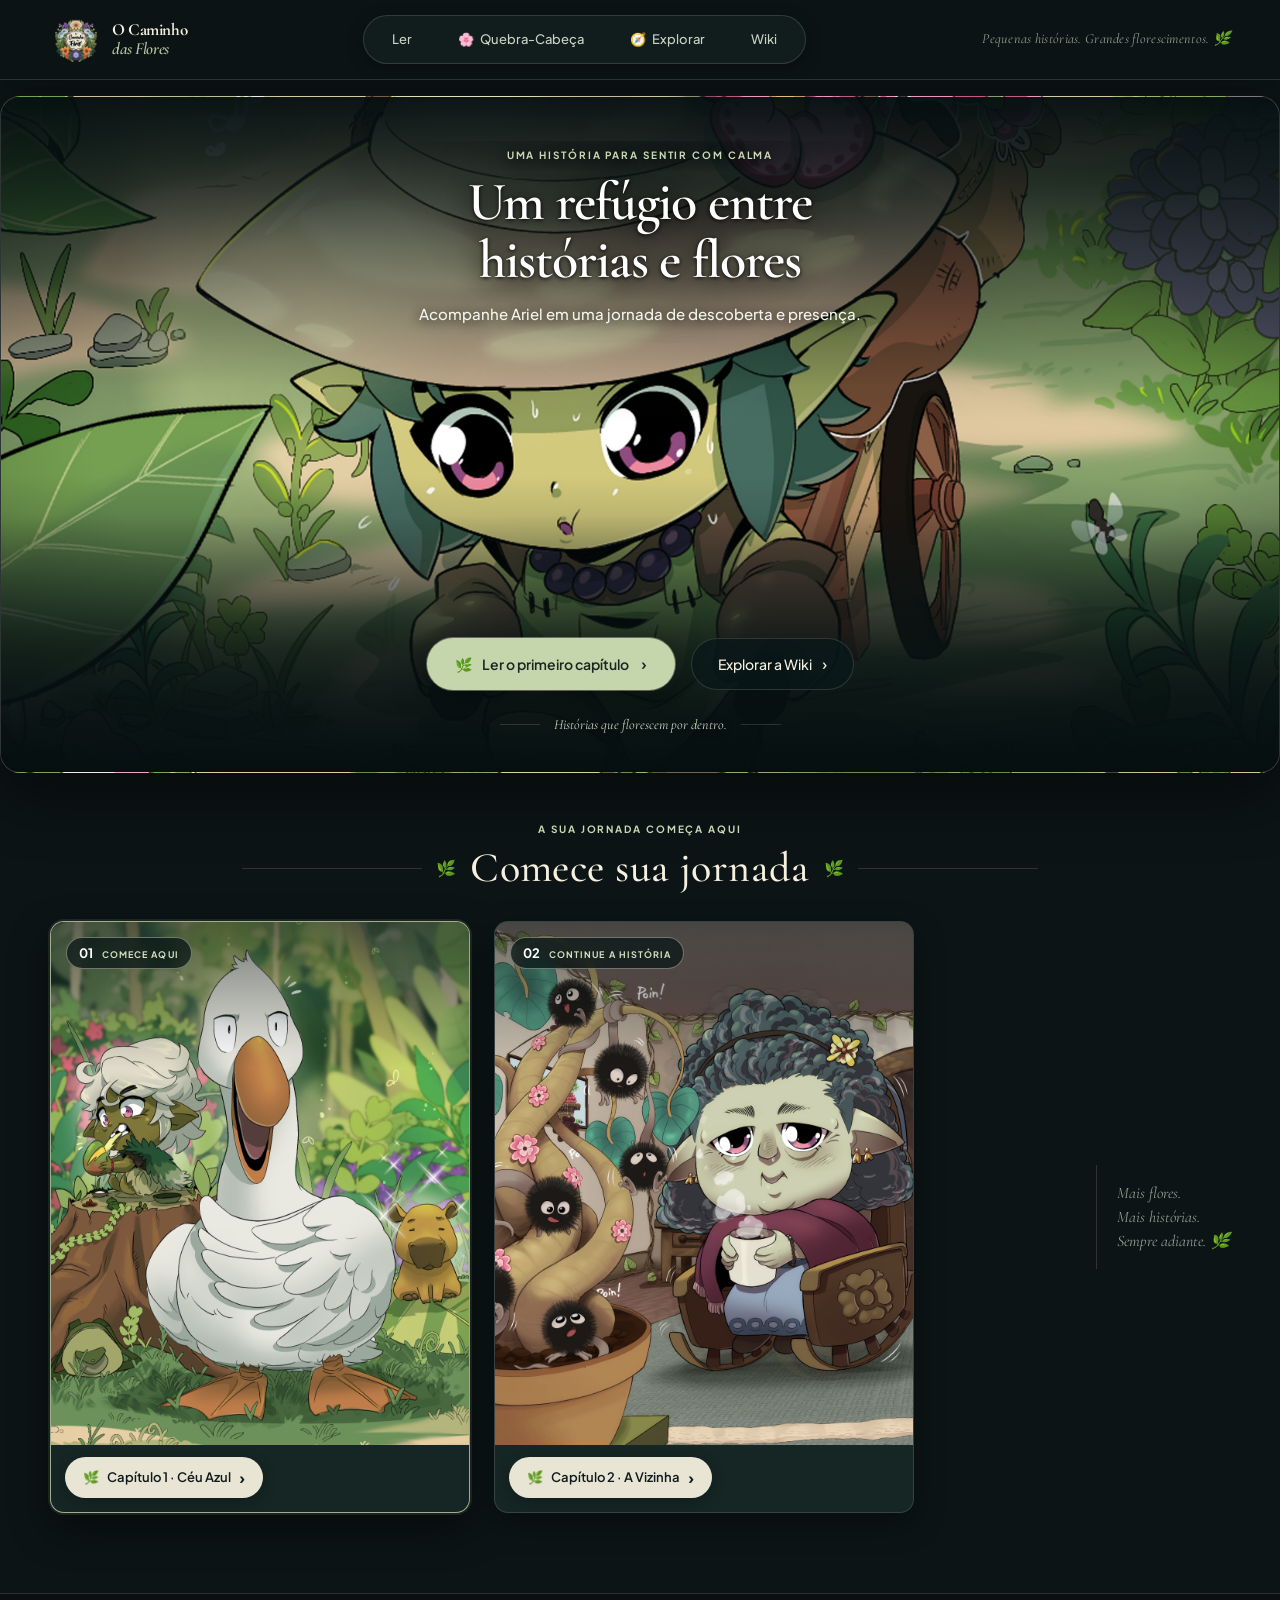
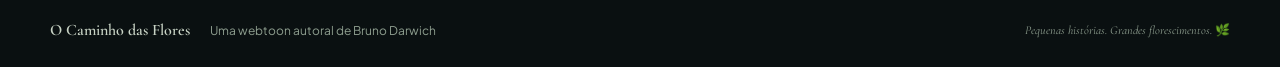
==== commit 39007fc3: "feat: adicionar aba explorar 2.5D com Three.js, Ariel no mapa branco e melhorias tateis" ====
--- a/frontend/index.html
+++ b/frontend/index.html
@@ -12,12 +12,14 @@
   <link rel="preconnect" href="https://fonts.gstatic.com" crossorigin>
   <link href="https://fonts.googleapis.com/css2?family=Cormorant+Garamond:ital,wght@0,400;0,600;0,700;1,400;1,600&family=Plus+Jakarta+Sans:wght@400;500;600;700&display=swap" rel="stylesheet">
   
-  <link rel="stylesheet" href="css/style.css?v=7.3">
+  <link rel="stylesheet" href="css/style.css?v=8.0">
   <script src="js/media.js" defer></script>
   <script src="js/app.js" defer></script>
   <script src="js/reader.js" defer></script>
-  <script src="js/puzzle.js?v=6.0" defer></script>
+  <script src="js/puzzle.js?v=8.0" defer></script>
   <script src="js/wiki.js" defer></script>
+  <script src="js/libs/three.min.js" defer></script>
+  <script src="js/explorar.js" defer></script>
 </head>
 <body>
 
@@ -35,6 +37,9 @@
           <a href="#leitor" data-view-link="leitor" class="nav-link">Ler</a>
           <a href="#quebra-cabeca" data-view-link="quebra-cabeca" class="nav-link">
             <span class="nav-flower-icon">🌸</span> Quebra-Cabeça
+          </a>
+          <a href="#explorar" data-view-link="explorar" class="nav-link">
+            <span class="nav-flower-icon">🧭</span> Explorar
           </a>
           <a href="#wiki" data-view-link="wiki" class="nav-link">Wiki</a>
         </div>
@@ -202,14 +207,67 @@
 
     <!-- ==================== TELA 3: QUEBRA-CABEÇA ==================== -->
     <section class="view content-width" id="view-quebra-cabeca" data-view="quebra-cabeca" hidden>
-      <!-- Cabeçalho Elegante do Quebra-Cabeça -->
+      <!-- Cabeçalho Poético (Desktop) / Compacto no Mobile -->
       <div class="puzzle-header-block">
         <p class="section-kicker">UMA PAUSA ENTRE CAPÍTULOS</p>
         <h1 class="puzzle-main-title">Um momento para montar e respirar</h1>
         <p class="puzzle-subtitle">Escolha uma cena e encontre seu ritmo.</p>
       </div>
 
-      <!-- Layout em 3 Colunas (Desktop) / Fluxo Inteligente (Mobile) -->
+      <!-- Barra de Ferramentas e Configuração do Jogo -->
+      <div class="puzzle-game-toolbar">
+        <div class="puzzle-toolbar-left">
+          <!-- Seletor de Cena Rápido -->
+          <div class="scene-select-card compact-select">
+            <div class="scene-thumb-preview" id="scene-thumb-preview">
+              <img src="assets/photos/puzzle/ariel.png" alt="Ariel na Floresta">
+            </div>
+            <select id="puzzle-scene" aria-label="Selecione a cena do quebra-cabeça">
+              <option value="1">1. Ariel na Floresta</option>
+              <option value="2">2. Pizeudo, Peinha e Plenitude</option>
+              <option value="3">3. Paçoca e Pitchula</option>
+              <option value="4">4. Mercado da Vila</option>
+              <option value="5">5. Peinha sob a Tempestade</option>
+              <option value="6">6. Entardecer na Vila</option>
+            </select>
+            <span class="select-chevron">⌄</span>
+          </div>
+
+          <!-- Seletor de Dificuldade -->
+          <div class="difficulty-capsules" role="radiogroup" aria-label="Nível de dificuldade">
+            <button type="button" class="diff-capsule is-active" data-diff="3">Fácil (3×3)</button>
+            <button type="button" class="diff-capsule" data-diff="4">Médio (4×4)</button>
+            <button type="button" class="diff-capsule" data-diff="5">Desafio (5×5)</button>
+          </div>
+        </div>
+
+        <div class="puzzle-toolbar-right">
+          <!-- Assistência Zen: Modo Espiar -->
+          <button type="button" class="btn-puzzle-tool" id="puzzle-ghost-toggle" title="Ver imagem de fundo como guia" aria-label="Alternar modo espiar arte original">
+            <span class="tool-icon">👁️</span>
+            <span class="tool-label">Espiar</span>
+          </button>
+
+          <!-- Assistência Zen: Filtro de Bordas -->
+          <button type="button" class="btn-puzzle-tool" id="puzzle-edge-filter" title="Filtrar peças das bordas" aria-label="Filtrar somente peças das bordas">
+            <span class="tool-icon">🌿</span>
+            <span class="tool-label">Bordas</span>
+          </button>
+
+          <!-- Contador de Progresso -->
+          <div class="puzzle-status-counter" id="puzzle-counter-wrapper">
+            <span id="puzzle-counter-display">0 de 9 peças</span>
+          </div>
+
+          <!-- Botão Reiniciar -->
+          <button class="btn-puzzle-reset compact-reset" id="puzzle-start" type="button" aria-label="Começar quebra-cabeça de novo" title="Embaralhar e recomeçar">
+            <span class="btn-leaf-icon">↻</span>
+            <span class="reset-label">Recomeçar</span>
+          </button>
+        </div>
+      </div>
+
+      <!-- Arena do Quebra-Cabeça (Tabuleiro Central + Bandeja Acoplada) -->
       <div class="puzzle-workbench-grid">
         <!-- 1. Tabuleiro Principal -->
         <div class="puzzle-board-panel">
@@ -218,68 +276,23 @@
           </div>
         </div>
 
-        <!-- 2. Bandeja de Peças -->
-        <div class="puzzle-tray-panel">
+        <!-- 2. Bandeja de Peças Acoplada Ergonômica -->
+        <div class="puzzle-tray-panel" id="puzzle-tray-panel">
           <div class="tray-title-bar">
-            <span>Peças</span>
-            <span class="leaf-icon">🌿</span>
+            <div class="tray-title-left">
+              <span>Peças Disponíveis</span>
+              <span class="tray-count-badge" id="tray-count-badge">9</span>
+            </div>
+            <span class="tray-hint-text">Toque para selecionar ou arraste ao tabuleiro</span>
           </div>
           <div class="puzzle-tray" id="puzzle-tray" aria-label="Bandeja de peças disponíveis"></div>
         </div>
 
-        <!-- 3. Sidebar de Controles e Inspiração -->
+        <!-- 3. Sidebar Decorativa e Poética (Desktop) -->
         <aside class="puzzle-controls-panel">
-          <!-- Seletor de Cena -->
-          <div class="puzzle-control-group">
-            <label class="control-group-title">
-              <span class="leaf-icon">🌿</span> Cena <span class="leaf-icon">🌿</span>
-            </label>
-            <div class="scene-select-card">
-              <div class="scene-thumb-preview" id="scene-thumb-preview">
-                <img src="assets/photos/puzzle/ariel.png" alt="Ariel na Floresta">
-              </div>
-              <select id="puzzle-scene" aria-label="Selecione a cena do quebra-cabeça">
-                <option value="1">1. Ariel na Floresta</option>
-                <option value="2">2. Pizeudo, Peinha e Plenitude</option>
-                <option value="3">3. Paçoca e Pitchula</option>
-                <option value="4">4. Mercado da Vila</option>
-                <option value="5">5. Peinha sob a Tempestade</option>
-                <option value="6">6. Entardecer na Vila</option>
-              </select>
-              <span class="select-chevron">⌄</span>
-            </div>
-          </div>
-
-          <!-- Seletor de Dificuldade -->
-          <div class="puzzle-control-group">
-            <label class="control-group-title">
-              <span class="leaf-icon">🌿</span> Dificuldade <span class="leaf-icon">🌿</span>
-            </label>
-            <div class="difficulty-capsules" role="radiogroup">
-              <button type="button" class="diff-capsule is-active" data-diff="3">Fácil</button>
-              <button type="button" class="diff-capsule" data-diff="4">Médio</button>
-              <button type="button" class="diff-capsule" data-diff="5">Desafio</button>
-            </div>
-          </div>
-
-          <!-- Botão Começar de Novo (Lavanda) -->
-          <button class="btn-puzzle-reset" id="puzzle-start" type="button">
-            <span class="btn-leaf-icon">🌿</span> Começar de novo
-          </button>
-
-          <!-- Contador Centralizado -->
-          <div class="puzzle-status-counter" id="puzzle-counter-wrapper">
-            <span class="leaf-icon">🌿</span>
-            <span id="puzzle-counter-display">0 de 9 peças</span>
-            <span class="leaf-icon">🌿</span>
-          </div>
-
-          <!-- Citação Poética -->
           <div class="puzzle-inspiration-quote">
             <p>"Às vezes, as melhores descobertas estão nos detalhes mais simples."</p>
           </div>
-
-          <!-- Plaquinha Decorativa de Madeira -->
           <div class="puzzle-wooden-plaque" aria-hidden="true">
             <p>Respire.<br>Encaixe.<br>Floresça. 🌸</p>
           </div>
@@ -287,7 +300,68 @@
       </div>
     </section>
 
-    <!-- ==================== TELA 4: WIKI ==================== -->
+    <!-- ==================== TELA 4: EXPLORAR (THREE.JS 2.5D) ==================== -->
+    <section class="view content-width" id="view-explorar" data-view="explorar" hidden>
+      <!-- Cabeçalho Poético -->
+      <div class="explorar-header-block">
+        <p class="section-kicker">UM PASSO PELO CAMINHO</p>
+        <h1 class="explorar-main-title">Caminhe com Ariel <span class="title-leaf">🧭</span></h1>
+        <p class="explorar-subtitle">Explore o espaço em branco, descubra novos caminhos e encontre seu ritmo com calma.</p>
+      </div>
+
+      <!-- Arena 3D de Exploração -->
+      <div class="explorar-arena-wrapper">
+        <div class="explorar-canvas-shell" id="explorar-canvas-container">
+          <canvas id="explorar-canvas" aria-label="Espaço 3D de exploração com Ariel"></canvas>
+          
+          <!-- Badge Flutuante de Coordenadas / Status Zen -->
+          <div class="explorar-zen-badge">
+            <span class="zen-dot"></span>
+            <span>Ariel em movimento livre</span>
+          </div>
+
+          <!-- Botão Flutuante de Recentralizar -->
+          <button type="button" class="explorar-action-btn" id="explorar-center-btn" title="Centralizar câmera em Ariel" aria-label="Centralizar câmera em Ariel">
+            <span>⌖</span> Centralizar
+          </button>
+
+          <!-- D-Pad Virtual Touch para Dispositivos Móveis -->
+          <div class="explorar-dpad" aria-label="Controles virtuais de movimento" role="group">
+            <button type="button" class="dpad-btn dpad-up" data-dpad="up" aria-label="Mover para cima">▲</button>
+            <div class="dpad-middle-row">
+              <button type="button" class="dpad-btn dpad-left" data-dpad="left" aria-label="Mover para esquerda">◀</button>
+              <div class="dpad-center-core" aria-hidden="true">🌿</div>
+              <button type="button" class="dpad-btn dpad-right" data-dpad="right" aria-label="Mover para direita">▶</button>
+            </div>
+            <button type="button" class="dpad-btn dpad-down" data-dpad="down" aria-label="Mover para baixo">▼</button>
+          </div>
+        </div>
+
+        <!-- Barra Inferior de Dicas e Teclas -->
+        <div class="explorar-footer-hints">
+          <div class="hint-group">
+            <span class="hint-label">Teclado:</span>
+            <div class="key-capsules">
+              <kbd class="key-badge">W</kbd>
+              <kbd class="key-badge">A</kbd>
+              <kbd class="key-badge">S</kbd>
+              <kbd class="key-badge">D</kbd>
+              <span class="key-separator">ou</span>
+              <kbd class="key-badge">▲</kbd>
+              <kbd class="key-badge">◀</kbd>
+              <kbd class="key-badge">▼</kbd>
+              <kbd class="key-badge">▶</kbd>
+            </div>
+          </div>
+          <div class="hint-group hint-touch">
+            <span class="hint-icon">🖱️ / 👆</span>
+            <span class="hint-text">Clique ou toque no chão para onde deseja caminhar</span>
+          </div>
+        </div>
+      </div>
+    </section>
+
+    <!-- ==================== TELA 5: WIKI ==================== -->
     <section class="view content-width" id="view-wiki" data-view="wiki" hidden>
       <!-- Cabeçalho da Wiki -->
       <div class="wiki-header-block">
--- a/frontend/css/style.css
+++ b/frontend/css/style.css
@@ -772,54 +772,241 @@
 
 .puzzle-header-block {
   text-align: center;
-  padding: 40px 0 32px;
+  padding: 28px 0 16px;
 }
 
 .puzzle-main-title {
   font-family: var(--font-display);
-  font-size: clamp(34px, 4.5vw, 50px);
+  font-size: clamp(26px, 3.8vw, 44px);
   font-weight: 600;
-  margin: 0 0 10px;
+  margin: 0 0 6px;
   color: var(--text-main);
 }
 
 .puzzle-subtitle {
+  font-size: 14px;
+  color: var(--text-dim);
+  margin: 0;
+}
+
+/* Barra de Ferramentas Integrada e Compacta */
+.puzzle-game-toolbar {
+  display: flex;
+  align-items: center;
+  justify-content: space-between;
+  gap: 12px;
+  flex-wrap: wrap;
+  background: rgba(14, 25, 26, 0.9);
+  border: 1px solid var(--line-subtle);
+  border-radius: var(--radius-md);
+  padding: 8px 14px;
+  margin-bottom: 20px;
+  box-shadow: 0 8px 24px rgba(0, 0, 0, 0.35);
+  backdrop-filter: blur(12px);
+}
+
+.puzzle-toolbar-left,
+.puzzle-toolbar-right {
+  display: flex;
+  align-items: center;
+  gap: 10px;
+  flex-wrap: wrap;
+}
+
+/* Seletor Compacto de Cena */
+.scene-select-card.compact-select {
+  position: relative;
+  display: flex;
+  align-items: center;
+  gap: 8px;
+  background: rgba(10, 18, 19, 0.85);
+  border: 1px solid var(--line-subtle);
+  border-radius: var(--radius-pill);
+  padding: 3px 10px 3px 3px;
+  transition: border-color 0.2s;
+}
+
+.scene-select-card.compact-select:hover {
+  border-color: var(--sage);
+}
+
+.compact-select .scene-thumb-preview {
+  width: 32px;
+  height: 32px;
+  border-radius: 50%;
+  overflow: hidden;
+  flex-shrink: 0;
+  border: 1px solid rgba(255, 255, 255, 0.15);
+}
+
+.compact-select .scene-thumb-preview img {
+  width: 100%;
+  height: 100%;
+  object-fit: cover;
+}
+
+.compact-select select {
+  appearance: none;
+  -webkit-appearance: none;
+  background: transparent;
+  color: var(--text-main);
+  border: none;
+  font-size: 13px;
+  font-weight: 600;
+  outline: none;
+  cursor: pointer;
+  padding-right: 18px;
+}
+
+.compact-select .select-chevron {
+  position: absolute;
+  right: 10px;
+  pointer-events: none;
+  font-size: 11px;
+  color: var(--text-dim);
+}
+
+/* Pílulas de Dificuldade */
+.difficulty-capsules {
+  display: inline-flex;
+  gap: 5px;
+  background: rgba(10, 18, 19, 0.8);
+  padding: 3px;
+  border-radius: var(--radius-pill);
+  border: 1px solid var(--line-subtle);
+}
+
+.diff-capsule {
+  padding: 5px 12px;
+  border-radius: var(--radius-pill);
+  border: 1px solid transparent;
+  background: transparent;
+  color: var(--text-dim);
+  font-size: 12px;
+  font-weight: 500;
+  transition: all 0.2s cubic-bezier(0.4, 0, 0.2, 1);
+  text-align: center;
+  cursor: pointer;
+}
+
+.diff-capsule:hover {
+  color: var(--text-main);
+  border-color: rgba(218, 225, 205, 0.3);
+}
+
+.diff-capsule.is-active {
+  background: var(--sage);
+  color: var(--sage-dark);
+  font-weight: 700;
+  border-color: var(--sage);
+  box-shadow: 0 2px 8px rgba(158, 174, 140, 0.3);
+}
+
+/* Botões de Ferramenta Zen (Espiar / Bordas) */
+.btn-puzzle-tool {
+  display: inline-flex;
+  align-items: center;
+  gap: 5px;
+  background: rgba(10, 18, 19, 0.85);
+  border: 1px solid var(--line-subtle);
+  color: var(--text-dim);
+  padding: 5px 12px;
+  border-radius: var(--radius-pill);
+  font-size: 12px;
+  font-weight: 600;
+  cursor: pointer;
+  transition: all 0.2s ease;
+}
+
+.btn-puzzle-tool:hover {
+  border-color: var(--sage-bright);
+  color: var(--text-main);
+  transform: translateY(-1px);
+}
+
+.btn-puzzle-tool.is-active {
+  background: var(--sage);
+  color: var(--sage-dark);
+  border-color: var(--sage-bright);
+  box-shadow: 0 0 10px rgba(158, 174, 140, 0.45);
+}
+
+.btn-puzzle-tool .tool-icon {
+  font-size: 13px;
+}
+
+/* Contador e Botão Recomeçar */
+.puzzle-status-counter {
+  font-family: var(--font-display);
   font-size: 15px;
   color: var(--text-dim);
-  margin: 0;
-}
-
+  padding: 0 6px;
+}
+
+.btn-puzzle-reset.compact-reset {
+  display: inline-flex;
+  align-items: center;
+  gap: 6px;
+  background: var(--lavender);
+  color: #ffffff;
+  padding: 6px 14px;
+  border-radius: var(--radius-pill);
+  font-size: 12px;
+  font-weight: 600;
+  box-shadow: 0 3px 12px rgba(138, 116, 153, 0.35);
+  transition: all 0.2s;
+  cursor: pointer;
+}
+
+.btn-puzzle-reset.compact-reset:hover {
+  background: var(--lavender-bright);
+  transform: translateY(-1px);
+}
+
+.btn-puzzle-reset .btn-leaf-icon {
+  font-size: 13px;
+  font-weight: bold;
+}
+
+/* Arena do Quebra-Cabeça (Grid Desktop / Flex Mobile) */
 .puzzle-workbench-grid {
   display: grid;
-  grid-template-columns: minmax(0, 1.4fr) minmax(110px, 140px) minmax(280px, 320px);
-  gap: 28px;
+  grid-template-columns: minmax(0, 1.35fr) minmax(240px, 340px) minmax(180px, 240px);
+  gap: 24px;
   align-items: start;
 }
 
-/* 1. Tabuleiro */
+/* 1. Tabuleiro Principal */
 .puzzle-board-panel {
   width: 100%;
+  display: flex;
+  justify-content: center;
 }
 
 .puzzle-board-frame {
   width: 100%;
+  max-width: 560px;
   aspect-ratio: 1 / 1;
   padding: 10px;
   border-radius: var(--radius-md);
   background: rgba(14, 24, 25, 0.95);
   border: 1px solid var(--gold-line);
   box-shadow: 0 16px 40px rgba(0, 0, 0, 0.45);
+  position: relative;
+  transition: max-width 0.3s ease;
 }
 
 .puzzle-board {
   position: relative;
   width: 100%;
   aspect-ratio: 1 / 1;
-  background: #0a1011;
+  background: #090f10;
   border-radius: 8px;
   overflow: hidden;
   user-select: none;
-  box-shadow: inset 0 2px 14px rgba(0, 0, 0, 0.7);
+  -webkit-user-select: none;
+  touch-action: none;
+  box-shadow: inset 0 2px 14px rgba(0, 0, 0, 0.75);
 }
 
 .puzzle-board-svg {
@@ -829,13 +1016,24 @@
   overflow: visible;
 }
 
-/* 2. Bandeja de Peças */
+/* Imagem Guia (Modo Espiar) */
+.puzzle-ghost-image {
+  opacity: 0;
+  transition: opacity 0.35s ease;
+  pointer-events: none;
+  filter: saturate(0.8);
+}
+
+.puzzle-board.show-ghost .puzzle-ghost-image {
+  opacity: 0.28;
+}
+
+/* 2. Bandeja de Peças Acoplada Ergonômica */
 .puzzle-tray-panel {
   background: rgba(18, 30, 31, 0.9);
   border: 1px solid var(--line-subtle);
   border-radius: var(--radius-md);
-  padding: 16px 12px;
-  min-height: 480px;
+  padding: 14px 14px 16px;
   display: flex;
   flex-direction: column;
 }
@@ -843,23 +1041,45 @@
 .tray-title-bar {
   display: flex;
   align-items: center;
-  justify-content: center;
-  gap: 6px;
+  justify-content: space-between;
+  gap: 8px;
   font-size: 13px;
   font-weight: 600;
   color: var(--text-main);
-  padding-bottom: 12px;
+  padding-bottom: 10px;
   border-bottom: 1px solid var(--line-subtle);
-  margin-bottom: 14px;
+  margin-bottom: 12px;
+}
+
+.tray-title-left {
+  display: flex;
+  align-items: center;
+  gap: 8px;
+}
+
+.tray-count-badge {
+  background: rgba(158, 174, 140, 0.2);
+  color: var(--sage-bright);
+  font-size: 11px;
+  font-weight: 700;
+  padding: 2px 8px;
+  border-radius: var(--radius-pill);
+  border: 1px solid rgba(158, 174, 140, 0.3);
+}
+
+.tray-hint-text {
+  font-size: 11px;
+  color: var(--text-muted);
+  font-weight: 400;
 }
 
 .puzzle-tray {
   display: grid;
-  grid-template-columns: 1fr;
-  gap: 14px;
+  grid-template-columns: repeat(auto-fill, minmax(84px, 1fr));
+  gap: 12px;
   overflow-y: auto;
-  max-height: 460px;
-  padding: 6px;
+  max-height: 480px;
+  padding: 4px;
   scrollbar-width: thin;
   scrollbar-color: var(--line-subtle) transparent;
 }
@@ -869,35 +1089,53 @@
   position: relative;
   width: 100%;
   aspect-ratio: 1 / 1;
-  background: rgba(16, 26, 27, 0.85);
-  border: 1px solid rgba(218, 225, 205, 0.18);
+  background: rgba(16, 26, 27, 0.9);
+  border: 1px solid rgba(218, 225, 205, 0.2);
   border-radius: 12px;
-  padding: 8px;
+  padding: 6px;
   display: flex;
   align-items: center;
   justify-content: center;
   cursor: grab;
-  transition: all 0.2s cubic-bezier(0.4, 0, 0.2, 1);
-  box-shadow: 0 4px 12px rgba(0, 0, 0, 0.3);
+  touch-action: none;
+  user-select: none;
+  -webkit-user-select: none;
+  transition: transform 0.18s cubic-bezier(0.4, 0, 0.2, 1),
+              border-color 0.18s ease,
+              box-shadow 0.18s ease,
+              background-color 0.18s ease;
+  box-shadow: 0 4px 12px rgba(0, 0, 0, 0.35);
 }
 
 .puzzle-tray-card:hover {
-  transform: translateY(-2px) scale(1.03);
+  transform: translateY(-2px) scale(1.04);
   border-color: var(--sage);
-  background: rgba(22, 38, 37, 0.95);
+  background: rgba(22, 38, 37, 0.98);
   box-shadow: 0 8px 20px rgba(0, 0, 0, 0.5);
 }
 
 .puzzle-tray-card.is-selected {
   border-color: var(--sage-bright);
-  background: rgba(158, 174, 140, 0.18);
-  box-shadow: 0 0 0 2px var(--sage-bright), 0 8px 22px rgba(0, 0, 0, 0.6);
-  transform: scale(1.05);
+  background: rgba(158, 174, 140, 0.22);
+  box-shadow: 0 0 0 2px var(--sage-bright), 0 8px 24px rgba(0, 0, 0, 0.6);
+  transform: scale(1.06);
   z-index: 5;
 }
 
 .puzzle-tray-card:active {
   cursor: grabbing;
+}
+
+.puzzle-tray-card.is-edge-piece::after {
+  content: "";
+  position: absolute;
+  top: 5px;
+  right: 5px;
+  width: 6px;
+  height: 6px;
+  border-radius: 50%;
+  background: var(--sage-bright);
+  opacity: 0.75;
 }
 
 .puzzle-tray-svg {
@@ -910,7 +1148,7 @@
 
 .tray-piece-stroke {
   fill: none;
-  stroke: rgba(255, 255, 255, 0.38);
+  stroke: rgba(255, 255, 255, 0.42);
   stroke-width: 2.2;
 }
 
@@ -923,14 +1161,15 @@
   padding: 36px 12px;
   color: var(--sage-bright);
   gap: 12px;
-  font-family: var(--font-heading);
-  font-size: 1.15rem;
+  font-family: var(--font-display);
+  font-size: 1.25rem;
   line-height: 1.4;
   animation: fadeIn 0.4s ease;
+  width: 100%;
 }
 
 .puzzle-tray-completed-msg span {
-  font-size: 2.2rem;
+  font-size: 2.4rem;
   filter: drop-shadow(0 0 10px rgba(225, 200, 150, 0.6));
 }
 
@@ -938,6 +1177,25 @@
   color: var(--sage);
   font-size: 0.95rem;
   margin: 0;
+}
+
+/* Avatar de Arrasto Flutuante (Touch e Mouse com Offset) */
+.puzzle-drag-avatar {
+  position: fixed;
+  top: 0;
+  left: 0;
+  width: 88px;
+  height: 88px;
+  pointer-events: none;
+  z-index: 99999;
+  filter: drop-shadow(0 14px 28px rgba(0, 0, 0, 0.75));
+  transform: translate(-50%, calc(-50% - 38px)) scale(1.12);
+  transition: transform 0.05s ease-out;
+  display: none;
+}
+
+.puzzle-drag-avatar.is-dragging {
+  display: block;
 }
 
 /* Silhuetas-Guia no Tabuleiro (Slots Vazios) */
@@ -959,25 +1217,29 @@
 }
 
 .puzzle-board.has-selection .slot-ghost-shape {
-  stroke: rgba(179, 197, 160, 0.45);
-  fill: rgba(18, 34, 33, 0.75);
+  stroke: rgba(179, 197, 160, 0.55);
+  fill: rgba(18, 34, 33, 0.78);
   stroke-dasharray: 4 4;
+  animation: slotPulse 1.8s infinite ease-in-out;
+}
+
+@keyframes slotPulse {
+  0%, 100% { stroke: rgba(179, 197, 160, 0.4); }
+  50% { stroke: rgba(179, 197, 160, 0.85); }
 }
 
 .puzzle-board.has-selection .slot-ghost-shape:hover,
 .slot-ghost-shape.is-drag-target {
-  fill: rgba(158, 174, 140, 0.28);
+  fill: rgba(158, 174, 140, 0.32);
   stroke: var(--sage-bright);
-  stroke-width: 3;
+  stroke-width: 3.2;
   stroke-dasharray: none;
-  filter: drop-shadow(0 0 10px rgba(179, 197, 160, 0.6));
-}
-
-
+  filter: drop-shadow(0 0 12px rgba(179, 197, 160, 0.7));
+}
 
 .slot-ghost-shape.is-wrong-target {
-  stroke: rgba(230, 100, 100, 0.7) !important;
-  fill: rgba(60, 20, 20, 0.45) !important;
+  stroke: rgba(230, 100, 100, 0.75) !important;
+  fill: rgba(60, 20, 20, 0.48) !important;
   animation: slotRejectShake 0.35s ease;
 }
 
@@ -989,18 +1251,8 @@
 
 /* Peças Encaixadas no Tabuleiro */
 .board-piece-group {
-  cursor: pointer;
+  cursor: default;
   transition: filter 0.15s ease;
-}
-
-.board-piece-group:hover {
-  filter: brightness(1.08);
-}
-
-.board-piece-group.is-selected .piece-seam-stroke {
-  stroke: var(--sage-bright);
-  stroke-width: 3.5;
-  filter: drop-shadow(0 0 6px rgba(179, 197, 160, 0.9));
 }
 
 .piece-seam-stroke {
@@ -1028,128 +1280,11 @@
   }
 }
 
-/* 3. Sidebar de Controles */
+/* 3. Sidebar Decorativa (Desktop) */
 .puzzle-controls-panel {
   display: flex;
   flex-direction: column;
-  gap: 20px;
-}
-
-.puzzle-control-group {
-  display: flex;
-  flex-direction: column;
-  gap: 8px;
-}
-
-.control-group-title {
-  display: flex;
-  align-items: center;
-  gap: 6px;
-  font-size: 12px;
-  font-weight: 600;
-  letter-spacing: 0.05em;
-  color: var(--text-dim);
-}
-
-.scene-select-card {
-  position: relative;
-  display: flex;
-  align-items: center;
-  gap: 12px;
-  background: rgba(18, 30, 31, 0.95);
-  border: 1px solid var(--line-subtle);
-  border-radius: var(--radius-md);
-  padding: 8px 12px;
-}
-
-.scene-thumb-preview {
-  width: 44px;
-  height: 44px;
-  border-radius: 6px;
-  overflow: hidden;
-  flex-shrink: 0;
-  background: #000;
-}
-
-.scene-thumb-preview img {
-  width: 100%;
-  height: 100%;
-  object-fit: cover;
-}
-
-.scene-select-card select {
-  appearance: none;
-  -webkit-appearance: none;
-  width: 100%;
-  background: transparent;
-  color: var(--text-main);
-  border: none;
-  font-size: 13px;
-  font-weight: 500;
-  outline: none;
-  cursor: pointer;
-  padding-right: 24px;
-}
-
-.difficulty-capsules {
-  display: grid;
-  grid-template-columns: repeat(3, 1fr);
-  gap: 8px;
-}
-
-.diff-capsule {
-  padding: 9px 0;
-  border-radius: var(--radius-pill);
-  border: 1px solid var(--line-subtle);
-  background: rgba(18, 30, 31, 0.8);
-  color: var(--text-dim);
-  font-size: 12px;
-  font-weight: 500;
-  transition: all 0.2s;
-  text-align: center;
-}
-
-.diff-capsule:hover {
-  border-color: rgba(218, 225, 205, 0.4);
-  color: var(--text-main);
-}
-
-.diff-capsule.is-active {
-  background: var(--sage);
-  color: var(--sage-dark);
-  font-weight: 600;
-  border-color: var(--sage);
-}
-
-.btn-puzzle-reset {
-  display: flex;
-  align-items: center;
-  justify-content: center;
-  gap: 8px;
-  background: var(--lavender);
-  color: #ffffff;
-  padding: 12px 20px;
-  border-radius: var(--radius-pill);
-  font-size: 13px;
-  font-weight: 600;
-  box-shadow: 0 4px 16px rgba(138, 116, 153, 0.35);
-  transition: all 0.2s;
-}
-
-.btn-puzzle-reset:hover {
-  background: var(--lavender-bright);
-  transform: translateY(-2px);
-}
-
-.puzzle-status-counter {
-  display: flex;
-  align-items: center;
-  justify-content: center;
-  gap: 8px;
-  font-family: var(--font-display);
-  font-size: 16px;
-  color: var(--text-dim);
-  padding: 6px 0;
+  gap: 16px;
 }
 
 .puzzle-inspiration-quote {
@@ -1158,8 +1293,10 @@
   font-size: 14px;
   color: var(--text-muted);
   line-height: 1.5;
-  text-align: center;
-  padding: 8px 12px;
+  padding: 14px;
+  border-left: 2px solid var(--sage);
+  background: rgba(18, 30, 31, 0.5);
+  border-radius: 0 var(--radius-sm) var(--radius-sm) 0;
 }
 
 .puzzle-wooden-plaque {
@@ -1584,29 +1721,96 @@
     display: none;
   }
 
+  .puzzle-header-block {
+    padding: 16px 0 8px;
+  }
+
+  .puzzle-main-title {
+    font-size: clamp(20px, 4.8vw, 28px);
+    margin: 0 0 2px;
+  }
+
+  .puzzle-subtitle {
+    font-size: 12px;
+  }
+
+  .puzzle-game-toolbar {
+    padding: 8px 10px;
+    gap: 8px;
+    margin-bottom: 12px;
+    justify-content: center;
+  }
+
+  .puzzle-toolbar-left,
+  .puzzle-toolbar-right {
+    justify-content: center;
+    gap: 6px;
+  }
+
   .puzzle-workbench-grid {
-    grid-template-columns: 1fr;
-    gap: 20px;
+    display: flex;
+    flex-direction: column;
+    align-items: center;
+    gap: 12px;
+    max-width: 580px;
+    margin-inline: auto;
+  }
+
+  .puzzle-board-panel {
+    width: 100%;
+    display: flex;
+    justify-content: center;
+  }
+
+  .puzzle-board-frame {
+    /* Enquadramento dinâmico celular: tabuleiro se adapta à altura útil da tela */
+    width: min(92vw, calc(100dvh - 300px));
+    max-width: 440px;
+    aspect-ratio: 1 / 1;
+    padding: 8px;
   }
 
   .puzzle-tray-panel {
+    width: 100%;
+    max-width: 500px;
     min-height: auto;
+    padding: 8px 10px 12px;
+  }
+
+  .tray-title-bar {
+    padding-bottom: 6px;
+    margin-bottom: 8px;
+    font-size: 12px;
+  }
+
+  .tray-hint-text {
+    display: none;
   }
 
   .puzzle-tray {
     display: flex;
     flex-direction: row;
     overflow-x: auto;
+    -webkit-overflow-scrolling: touch;
+    scroll-snap-type: x proximity;
     max-height: none;
-    padding: 8px 4px 14px;
-    gap: 12px;
+    padding: 4px 2px 8px;
+    gap: 10px;
   }
 
   .puzzle-tray-card {
-    width: 88px;
-    min-width: 88px;
-    height: 88px;
+    width: 74px;
+    min-width: 74px;
+    height: 74px;
     flex-shrink: 0;
+    scroll-snap-align: start;
+    padding: 4px;
+  }
+
+  .puzzle-controls-panel {
+    width: 100%;
+    max-width: 440px;
+    gap: 10px;
   }
 
   .wiki-cards-grid {
@@ -2090,3 +2294,288 @@
   .wiki-card-desc { font-size: 12px; }
   .chapter-sequence span { font-size: 8px; }
 }
+
+/* ==========================================================================
+   TELA 4: EXPLORAR (THREE.JS 2.5D COM ARIEL NO MAPA BRANCO INFINITO)
+   ========================================================================== */
+#view-explorar {
+  padding-block: 36px 60px;
+}
+
+.explorar-header-block {
+  text-align: center;
+  max-width: 680px;
+  margin: 0 auto 28px;
+}
+
+.explorar-main-title {
+  font-family: var(--font-display);
+  font-size: clamp(32px, 5vw, 44px);
+  font-weight: 600;
+  color: var(--text-main);
+  letter-spacing: -0.01em;
+  margin: 8px 0 10px;
+  line-height: 1.15;
+}
+
+.explorar-subtitle {
+  color: var(--text-dim);
+  font-size: 15px;
+  line-height: 1.55;
+  font-weight: 400;
+}
+
+.explorar-arena-wrapper {
+  background: rgba(18, 28, 29, 0.7);
+  border: 1px solid var(--line-subtle);
+  border-radius: var(--radius-lg);
+  box-shadow: 0 18px 45px rgba(0, 0, 0, 0.35);
+  overflow: hidden;
+  backdrop-filter: blur(12px);
+}
+
+.explorar-canvas-shell {
+  position: relative;
+  width: 100%;
+  height: clamp(480px, 64vh, 700px);
+  background: #fcfbf8;
+  overflow: hidden;
+  touch-action: none;
+  cursor: crosshair;
+}
+
+#explorar-canvas {
+  width: 100%;
+  height: 100%;
+  display: block;
+}
+
+/* Badge Flutuante Zen */
+.explorar-zen-badge {
+  position: absolute;
+  top: 18px;
+  left: 20px;
+  display: inline-flex;
+  align-items: center;
+  gap: 8px;
+  padding: 6px 14px;
+  background: rgba(255, 255, 255, 0.9);
+  border: 1px solid rgba(0, 0, 0, 0.08);
+  border-radius: var(--radius-pill);
+  box-shadow: 0 4px 16px rgba(0, 0, 0, 0.08);
+  font-size: 12px;
+  font-weight: 600;
+  color: #2b3a37;
+  letter-spacing: 0.02em;
+  pointer-events: none;
+  backdrop-filter: blur(6px);
+}
+
+.zen-dot {
+  width: 8px;
+  height: 8px;
+  border-radius: 50%;
+  background: #52806b;
+  box-shadow: 0 0 8px rgba(82, 128, 107, 0.6);
+  animation: pulseZenDot 2.2s infinite ease-in-out;
+}
+
+@keyframes pulseZenDot {
+  0%, 100% { opacity: 1; transform: scale(1); }
+  50% { opacity: 0.5; transform: scale(0.85); }
+}
+
+/* Botão Flutuante de Recentralizar */
+.explorar-action-btn {
+  position: absolute;
+  top: 18px;
+  right: 20px;
+  display: inline-flex;
+  align-items: center;
+  gap: 6px;
+  padding: 8px 16px;
+  background: rgba(255, 255, 255, 0.92);
+  border: 1px solid rgba(0, 0, 0, 0.1);
+  border-radius: var(--radius-pill);
+  box-shadow: 0 4px 14px rgba(0, 0, 0, 0.08);
+  font-size: 13px;
+  font-weight: 600;
+  color: #2a3d38;
+  cursor: pointer;
+  transition: all 0.2s ease;
+  backdrop-filter: blur(8px);
+}
+
+.explorar-action-btn:hover {
+  background: #ffffff;
+  transform: translateY(-1px);
+  box-shadow: 0 6px 20px rgba(0, 0, 0, 0.12);
+  border-color: #52806b;
+  color: #1e332d;
+}
+
+/* D-Pad Virtual Touch para Mobile */
+.explorar-dpad {
+  position: absolute;
+  bottom: 20px;
+  right: 20px;
+  display: flex;
+  flex-direction: column;
+  align-items: center;
+  gap: 4px;
+  padding: 10px;
+  background: rgba(255, 255, 255, 0.88);
+  border: 1px solid rgba(0, 0, 0, 0.1);
+  border-radius: 20px;
+  box-shadow: 0 8px 24px rgba(0, 0, 0, 0.12);
+  backdrop-filter: blur(10px);
+  user-select: none;
+  -webkit-user-select: none;
+}
+
+.dpad-middle-row {
+  display: flex;
+  align-items: center;
+  gap: 4px;
+}
+
+.dpad-btn {
+  width: 44px;
+  height: 44px;
+  border-radius: 12px;
+  border: 1px solid rgba(0, 0, 0, 0.08);
+  background: #ffffff;
+  color: #2b3a37;
+  font-size: 14px;
+  font-weight: bold;
+  display: flex;
+  align-items: center;
+  justify-content: center;
+  cursor: pointer;
+  touch-action: none;
+  transition: all 0.15s ease;
+  box-shadow: 0 2px 6px rgba(0, 0, 0, 0.06);
+}
+
+.dpad-btn:active {
+  background: #eef4f0;
+  transform: scale(0.92);
+  border-color: #52806b;
+  color: #1f362f;
+}
+
+.dpad-center-core {
+  width: 32px;
+  height: 32px;
+  display: flex;
+  align-items: center;
+  justify-content: center;
+  font-size: 14px;
+  opacity: 0.6;
+}
+
+/* Barra Inferior de Instruções e Teclas */
+.explorar-footer-hints {
+  display: flex;
+  align-items: center;
+  justify-content: space-between;
+  flex-wrap: wrap;
+  gap: 16px;
+  padding: 16px 24px;
+  background: rgba(14, 23, 24, 0.95);
+  border-top: 1px solid var(--line-subtle);
+  font-size: 13px;
+  color: var(--text-dim);
+}
+
+.hint-group {
+  display: inline-flex;
+  align-items: center;
+  gap: 10px;
+}
+
+.hint-label {
+  font-weight: 600;
+  color: var(--text-main);
+}
+
+.key-capsules {
+  display: inline-flex;
+  align-items: center;
+  gap: 5px;
+}
+
+.key-badge {
+  display: inline-block;
+  padding: 3px 8px;
+  background: rgba(255, 255, 255, 0.08);
+  border: 1px solid rgba(255, 255, 255, 0.15);
+  border-bottom: 2px solid rgba(255, 255, 255, 0.25);
+  border-radius: 6px;
+  color: var(--text-main);
+  font-family: monospace;
+  font-size: 11px;
+  font-weight: 700;
+  box-shadow: 0 2px 4px rgba(0, 0, 0, 0.2);
+}
+
+.key-separator {
+  color: var(--text-dim);
+  font-size: 11px;
+  margin: 0 3px;
+}
+
+.hint-touch {
+  color: var(--text-muted);
+}
+
+.hint-touch .hint-icon {
+  font-size: 15px;
+}
+
+/* Responsividade */
+@media (min-width: 900px) {
+  /* Em telas desktop grandes com teclado, o D-pad fica ainda mais sutil ou opcional */
+  .explorar-dpad {
+    opacity: 0.85;
+    transition: opacity 0.2s;
+  }
+  .explorar-dpad:hover {
+    opacity: 1;
+  }
+}
+
+@media (max-width: 680px) {
+  .explorar-canvas-shell {
+    height: 58vh;
+  }
+  .explorar-footer-hints {
+    flex-direction: column;
+    align-items: flex-start;
+    padding: 14px 18px;
+    gap: 12px;
+  }
+  .explorar-dpad {
+    bottom: 14px;
+    right: 14px;
+    padding: 6px;
+  }
+  .dpad-btn {
+    width: 38px;
+    height: 38px;
+    font-size: 12px;
+  }
+  .explorar-action-btn {
+    top: 14px;
+    right: 14px;
+    padding: 6px 12px;
+    font-size: 12px;
+  }
+  .explorar-zen-badge {
+    top: 14px;
+    left: 14px;
+    padding: 5px 10px;
+    font-size: 11px;
+  }
+}
+
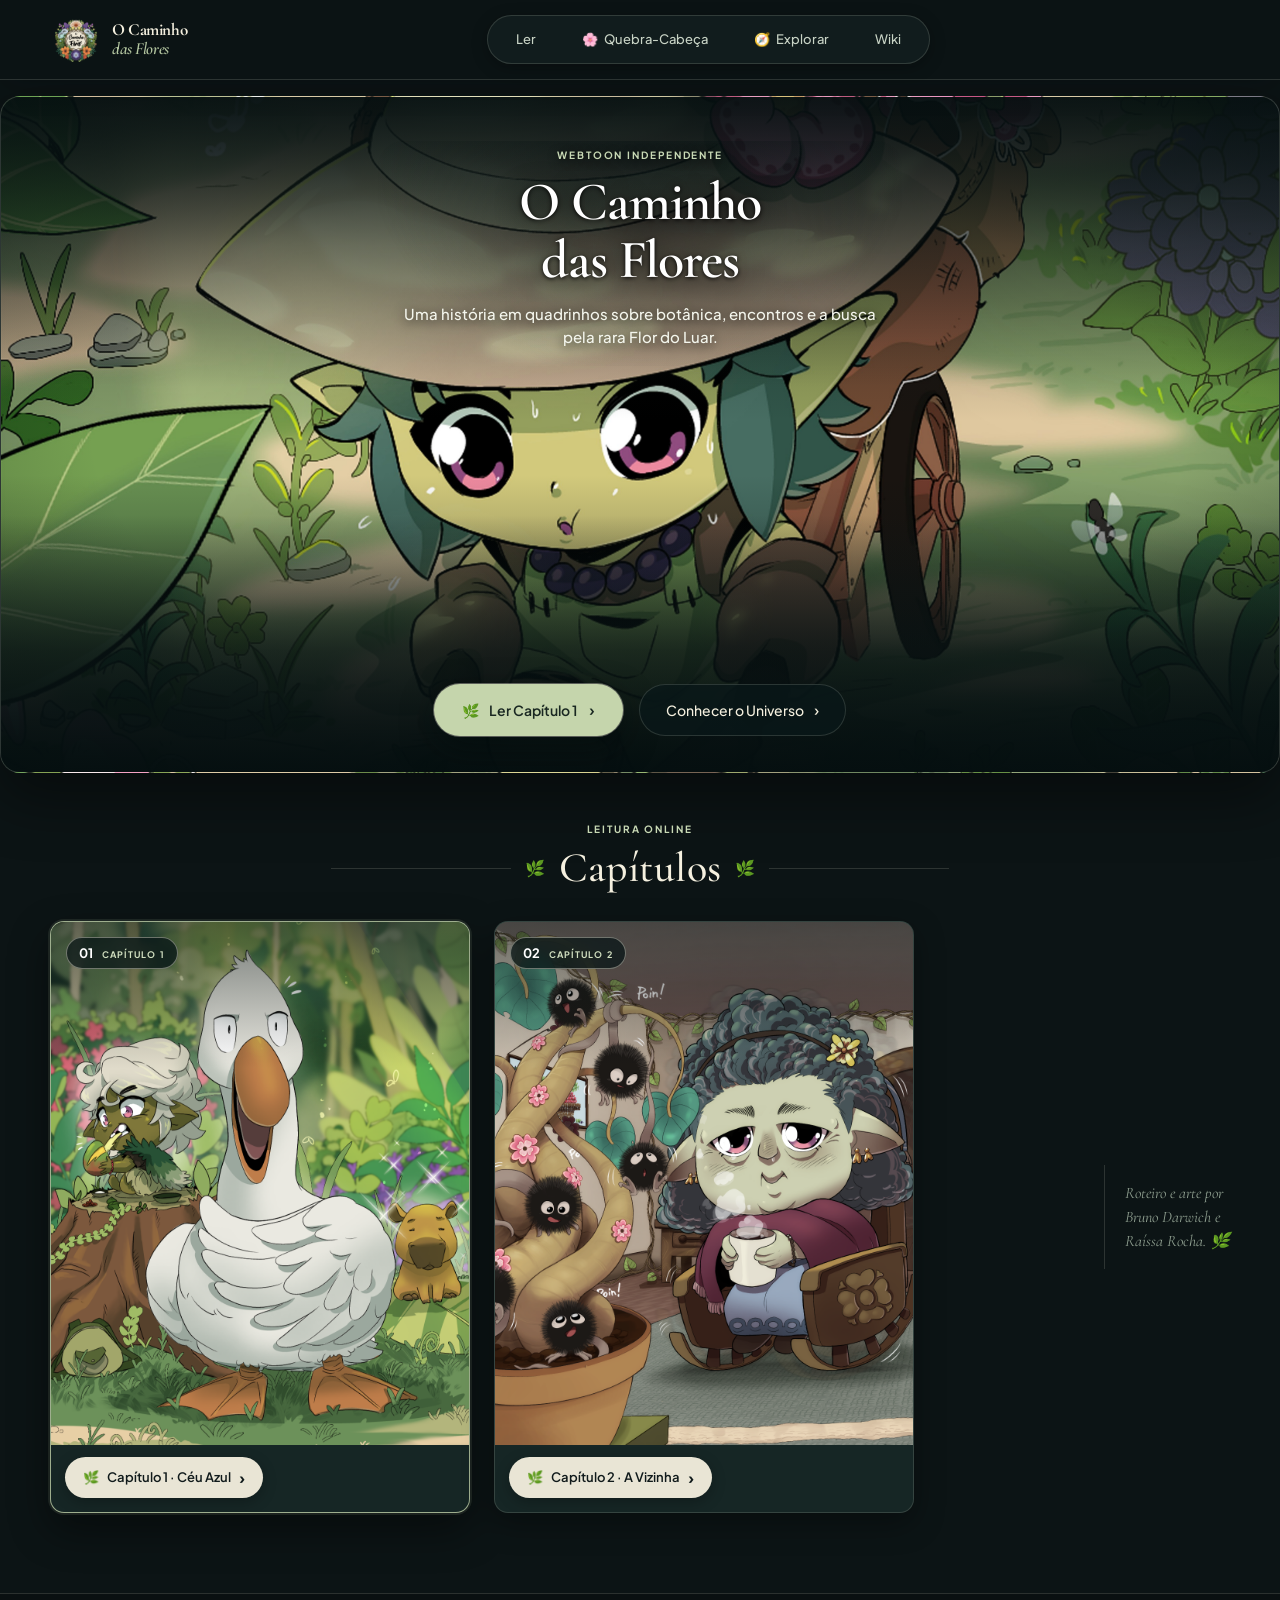
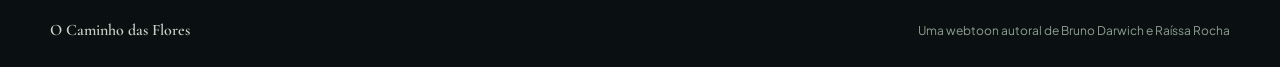
==== commit 404975ef: "feat(explorar): modo tela toda desktop e mobile com HUD glassmorphism e camera adaptativa" ====
--- a/frontend/index.html
+++ b/frontend/index.html
@@ -4,7 +4,7 @@
   <meta charset="utf-8">
   <meta name="viewport" content="width=device-width, initial-scale=1">
   <meta name="theme-color" content="#101a1b">
-  <meta name="description" content="Leia O Caminho das Flores, explore o universo da história e monte um quebra-cabeça com a arte original.">
+  <meta name="description" content="Webtoon autoral de Bruno Darwich e Raíssa Rocha. Leia os capítulos online, conheça os personagens e explore o universo da história.">
   <title>O Caminho das Flores — Webtoon Oficial</title>
   
   <!-- Fontes do Google: Cormorant Garamond (Display nobre editorial) & Plus Jakarta Sans (Interface moderna e focada) -->
@@ -45,9 +45,8 @@
         </div>
       </nav>
       
-      <!-- Right Side Poetic Motto (Desktop) / Mobile Toggle -->
+      <!-- Right Side Mobile Toggle -->
       <div class="header-right">
-        <span class="header-quote">Pequenas histórias. Grandes florescimentos. 🌿</span>
         <button class="menu-toggle" type="button" aria-expanded="false" aria-controls="main-nav" aria-label="Abrir menu">
           <span></span><span></span><span></span>
         </button>
@@ -65,38 +64,32 @@
       <div class="hero-banner-wrap">
         <div class="hero-shell content-width">
           <div class="hero-copy-top">
-            <span class="hero-eyebrow">UMA HISTÓRIA PARA SENTIR COM CALMA</span>
-            <h1 class="hero-heading">Um refúgio entre<br>histórias e flores</h1>
-            <p class="hero-subtext">Acompanhe Ariel em uma jornada de descoberta e presença.</p>
+            <span class="hero-eyebrow">WEBTOON INDEPENDENTE</span>
+            <h1 class="hero-heading">O Caminho<br>das Flores</h1>
+            <p class="hero-subtext">Uma história em quadrinhos sobre botânica, encontros e a busca pela rara Flor do Luar.</p>
           </div>
 
           <div class="hero-copy-bottom">
             <div class="hero-buttons">
               <a class="btn-hero-primary" href="#leitor" data-open-chapter="1">
-                <span class="btn-leaf-icon" aria-hidden="true">🌿</span> Ler o primeiro capítulo <span class="btn-chevron" aria-hidden="true">›</span>
+                <span class="btn-leaf-icon" aria-hidden="true">🌿</span> Ler Capítulo 1 <span class="btn-chevron" aria-hidden="true">›</span>
               </a>
               <a class="btn-hero-secondary" href="#wiki">
-                Explorar a Wiki <span class="btn-chevron">›</span>
+                Conhecer o Universo <span class="btn-chevron">›</span>
               </a>
             </div>
-            
-            <div class="hero-flourish">
-              <span class="flourish-line"></span>
-              <span class="flourish-text">Histórias que florescem por dentro.</span>
-              <span class="flourish-line"></span>
-            </div>
-          </div>
-        </div>
-      </div>
-
-      <!-- Seção Comece sua jornada -->
+          </div>
+        </div>
+      </div>
+
+      <!-- Seção de Capítulos -->
       <section class="journey-section content-width">
         <div class="journey-header">
-          <p class="section-kicker">A SUA JORNADA COMEÇA AQUI</p>
+          <p class="section-kicker">LEITURA ONLINE</p>
           <div class="section-divider">
             <span class="divider-line"></span>
             <span class="divider-leaf">🌿</span>
-            <h2>Comece sua jornada</h2>
+            <h2>Capítulos</h2>
             <span class="divider-leaf">🌿</span>
             <span class="divider-line"></span>
           </div>
@@ -109,7 +102,7 @@
             <button class="journey-card" type="button" data-open-chapter="1" aria-label="Abrir Capítulo 1: Céu Azul">
               <div class="journey-card-cover">
                 <img src="assets/covers/cover-cap-1.png" alt="Capa Capítulo 1: Céu Azul" class="journey-cover-img" loading="lazy">
-                <span class="chapter-sequence" aria-hidden="true">01 <span>COMECE AQUI</span></span>
+                <span class="chapter-sequence" aria-hidden="true">01 <span>CAPÍTULO 1</span></span>
               </div>
               <div class="journey-card-pill">
                 <span class="pill-leaf">🌿</span>
@@ -122,7 +115,7 @@
             <button class="journey-card" type="button" data-open-chapter="2" aria-label="Abrir Capítulo 2: A Vizinha">
               <div class="journey-card-cover">
                 <img src="assets/covers/cover-cap-2.png" alt="Capa Capítulo 2: A Vizinha" class="journey-cover-img" loading="lazy">
-                <span class="chapter-sequence" aria-hidden="true">02 <span>CONTINUE A HISTÓRIA</span></span>
+                <span class="chapter-sequence" aria-hidden="true">02 <span>CAPÍTULO 2</span></span>
               </div>
               <div class="journey-card-pill">
                 <span class="pill-leaf">🌿</span>
@@ -132,9 +125,9 @@
             </button>
           </div>
           
-          <!-- Poetic Side Quote (Desktop) -->
+          <!-- Crédito Autoral Sutil (Desktop) -->
           <aside class="journey-side-quote">
-            <p>Mais flores.<br>Mais histórias.<br>Sempre adiante. 🌿</p>
+            <p>Roteiro e arte por<br>Bruno Darwich e<br>Raíssa Rocha. 🌿</p>
           </aside>
         </div>
       </section>
@@ -168,24 +161,12 @@
         <button id="share-button" class="reader-icon-action-btn" type="button" aria-label="Compartilhar capítulo" title="Compartilhar">↗</button>
       </div>
 
-      <!-- Container do Leitor com Citações Laterais -->
+      <!-- Container do Leitor -->
       <div class="reader-stage-wrapper">
-        <aside class="reader-floating-poetry poetry-left" aria-hidden="true">
-          <span class="poetry-leaf-mark">🌿</span>
-          <p>HÁ MAIS VIDA<br>NOS PEQUENOS<br>CAMINHOS.</p>
-          <span class="poetry-sub-rule"></span>
-        </aside>
-
         <!-- Coluna de Painéis Contínuos (Zero Gap) -->
         <div class="reader-canvas-column">
           <div class="reader-page" id="reader-page" aria-label="Painéis da webtoon em rolagem contínua"></div>
         </div>
-
-        <aside class="reader-floating-poetry poetry-right" aria-hidden="true">
-          <span class="poetry-leaf-mark">🌿</span>
-          <p>TODA FLOR<br>CONTA UMA<br>HISTÓRIA.</p>
-          <span class="poetry-sub-rule"></span>
-        </aside>
       </div>
 
       <!-- Rodapé de Navegação do Leitor -->
@@ -207,11 +188,11 @@
 
     <!-- ==================== TELA 3: QUEBRA-CABEÇA ==================== -->
     <section class="view content-width" id="view-quebra-cabeca" data-view="quebra-cabeca" hidden>
-      <!-- Cabeçalho Poético (Desktop) / Compacto no Mobile -->
+      <!-- Cabeçalho -->
       <div class="puzzle-header-block">
-        <p class="section-kicker">UMA PAUSA ENTRE CAPÍTULOS</p>
-        <h1 class="puzzle-main-title">Um momento para montar e respirar</h1>
-        <p class="puzzle-subtitle">Escolha uma cena e encontre seu ritmo.</p>
+        <p class="section-kicker">MINIGAME</p>
+        <h1 class="puzzle-main-title">Quebra-Cabeça</h1>
+        <p class="puzzle-subtitle">Escolha uma cena e monte as peças.</p>
       </div>
 
       <!-- Barra de Ferramentas e Configuração do Jogo -->
@@ -288,44 +269,46 @@
           <div class="puzzle-tray" id="puzzle-tray" aria-label="Bandeja de peças disponíveis"></div>
         </div>
 
-        <!-- 3. Sidebar Decorativa e Poética (Desktop) -->
+        <!-- 3. Painel Lateral de Dicas (Desktop) -->
         <aside class="puzzle-controls-panel">
           <div class="puzzle-inspiration-quote">
-            <p>"Às vezes, as melhores descobertas estão nos detalhes mais simples."</p>
-          </div>
-          <div class="puzzle-wooden-plaque" aria-hidden="true">
-            <p>Respire.<br>Encaixe.<br>Floresça. 🌸</p>
+            <p>Dica: use o filtro de bordas ou o modo espiar para se orientar na montagem.</p>
           </div>
         </aside>
       </div>
     </section>
 
     <!-- ==================== TELA 4: EXPLORAR (THREE.JS 2.5D) ==================== -->
-    <section class="view content-width" id="view-explorar" data-view="explorar" hidden>
-      <!-- Cabeçalho Poético -->
-      <div class="explorar-header-block">
-        <p class="section-kicker">UM PASSO PELO CAMINHO</p>
-        <h1 class="explorar-main-title">Caminhe com Ariel <span class="title-leaf">🧭</span></h1>
-        <p class="explorar-subtitle">Explore o espaço em branco, descubra novos caminhos e encontre seu ritmo com calma.</p>
-      </div>
-
-      <!-- Arena 3D de Exploração -->
+    <section class="view view-fullscreen" id="view-explorar" data-view="explorar" hidden>
+      <!-- Arena 3D de Exploração (Preenche 100% da viewport) -->
       <div class="explorar-arena-wrapper">
         <div class="explorar-canvas-shell" id="explorar-canvas-container">
           <canvas id="explorar-canvas" aria-label="Espaço 3D de exploração com Ariel"></canvas>
           
-          <!-- Badge Flutuante de Coordenadas / Status Zen -->
-          <div class="explorar-zen-badge">
-            <span class="zen-dot"></span>
-            <span>Ariel em movimento livre</span>
-          </div>
-
-          <!-- Botão Flutuante de Recentralizar -->
-          <button type="button" class="explorar-action-btn" id="explorar-center-btn" title="Centralizar câmera em Ariel" aria-label="Centralizar câmera em Ariel">
-            <span>⌖</span> Centralizar
-          </button>
-
-          <!-- D-Pad Virtual Touch para Dispositivos Móveis -->
+          <!-- HUD Flutuante Superior -->
+          <div class="explorar-hud-top">
+            <!-- Badge / Título Zen -->
+            <div class="explorar-title-badge">
+              <span class="zen-dot"></span>
+              <span class="explorar-badge-title">Caminhe com Ariel</span>
+              <span class="explorar-badge-sep">•</span>
+              <span class="explorar-badge-mode">Modo livre</span>
+            </div>
+
+            <!-- Ações Rápidas (Centralizar e Tela Cheia) -->
+            <div class="explorar-top-actions">
+              <button type="button" class="explorar-action-btn" id="explorar-center-btn" title="Centralizar câmera em Ariel" aria-label="Centralizar câmera em Ariel">
+                <span class="action-btn-icon">⌖</span>
+                <span class="action-btn-text">Centralizar</span>
+              </button>
+              <button type="button" class="explorar-action-btn" id="explorar-fullscreen-btn" title="Alternar modo tela cheia" aria-label="Alternar tela cheia">
+                <span class="action-btn-icon" id="fullscreen-icon">⛶</span>
+                <span class="action-btn-text" id="fullscreen-label">Tela cheia</span>
+              </button>
+            </div>
+          </div>
+
+          <!-- D-Pad Virtual Touch para Mobile & Tablet (Canto Inferior Direito) -->
           <div class="explorar-dpad" aria-label="Controles virtuais de movimento" role="group">
             <button type="button" class="dpad-btn dpad-up" data-dpad="up" aria-label="Mover para cima">▲</button>
             <div class="dpad-middle-row">
@@ -335,27 +318,30 @@
             </div>
             <button type="button" class="dpad-btn dpad-down" data-dpad="down" aria-label="Mover para baixo">▼</button>
           </div>
-        </div>
-
-        <!-- Barra Inferior de Dicas e Teclas -->
-        <div class="explorar-footer-hints">
-          <div class="hint-group">
-            <span class="hint-label">Teclado:</span>
-            <div class="key-capsules">
-              <kbd class="key-badge">W</kbd>
-              <kbd class="key-badge">A</kbd>
-              <kbd class="key-badge">S</kbd>
-              <kbd class="key-badge">D</kbd>
-              <span class="key-separator">ou</span>
-              <kbd class="key-badge">▲</kbd>
-              <kbd class="key-badge">◀</kbd>
-              <kbd class="key-badge">▼</kbd>
-              <kbd class="key-badge">▶</kbd>
-            </div>
-          </div>
-          <div class="hint-group hint-touch">
-            <span class="hint-icon">🖱️ / 👆</span>
-            <span class="hint-text">Clique ou toque no chão para onde deseja caminhar</span>
+
+          <!-- HUD Flutuante Inferior (Dicas e Atalhos Minimalistas) -->
+          <div class="explorar-hud-bottom">
+            <div class="explorar-hints-pill" id="explorar-hints-pill">
+              <div class="hint-group hint-keys">
+                <span class="hint-label">Teclas:</span>
+                <div class="key-capsules">
+                  <kbd class="key-badge">W</kbd>
+                  <kbd class="key-badge">A</kbd>
+                  <kbd class="key-badge">S</kbd>
+                  <kbd class="key-badge">D</kbd>
+                  <span class="key-separator">ou</span>
+                  <kbd class="key-badge">▲</kbd>
+                  <kbd class="key-badge">◀</kbd>
+                  <kbd class="key-badge">▼</kbd>
+                  <kbd class="key-badge">▶</kbd>
+                </div>
+              </div>
+              <div class="hint-separator" aria-hidden="true"></div>
+              <div class="hint-group hint-touch">
+                <span class="hint-icon">🖱️ / 👆</span>
+                <span class="hint-text">Clique ou toque no chão para andar</span>
+              </div>
+            </div>
           </div>
         </div>
       </div>
@@ -365,16 +351,16 @@
     <section class="view content-width" id="view-wiki" data-view="wiki" hidden>
       <!-- Cabeçalho da Wiki -->
       <div class="wiki-header-block">
-        <p class="section-kicker">DESCUBRA O UNIVERSO</p>
-        <h1 class="wiki-main-title">Explore o universo das flores <span class="title-leaf">🌿</span></h1>
-        <p class="wiki-subtitle">Personagens, lugares e plantas que florescem nesta história.</p>
+        <p class="section-kicker">ENCICLOPÉDIA</p>
+        <h1 class="wiki-main-title">Guia do Universo</h1>
+        <p class="wiki-subtitle">Personagens, botânica e cenários de O Caminho das Flores.</p>
       </div>
 
       <!-- Barra de Busca e Filtros em Pílulas -->
       <div class="wiki-filter-bar">
         <div class="wiki-search-box">
           <span class="search-glass-icon" aria-hidden="true">🔍</span>
-          <input id="wiki-search" type="search" placeholder="Buscar na Wiki..." aria-label="Buscar na enciclopédia" autocomplete="off">
+          <input id="wiki-search" type="search" placeholder="Buscar personagens, plantas ou locais..." aria-label="Buscar na enciclopédia" autocomplete="off">
           <span class="search-leaf-ornament" aria-hidden="true">🌿</span>
         </div>
 
@@ -407,8 +393,7 @@
   <footer class="site-footer">
     <div class="footer-inner content-width">
       <a href="#inicio" class="footer-brand-title">O Caminho das Flores</a>
-      <span class="footer-creator-text">Uma webtoon autoral de Bruno Darwich</span>
-      <span class="footer-zen-motto">Pequenas histórias. Grandes florescimentos. <i>🌿</i></span>
+      <span class="footer-creator-text">Uma webtoon autoral de Bruno Darwich e Raíssa Rocha</span>
     </div>
   </footer>
 
--- a/frontend/css/style.css
+++ b/frontend/css/style.css
@@ -2296,48 +2296,62 @@
 }
 
 /* ==========================================================================
-   TELA 4: EXPLORAR (THREE.JS 2.5D COM ARIEL NO MAPA BRANCO INFINITO)
+   TELA 4: EXPLORAR (THREE.JS 2.5D FULLSCREEN - DESKTOP & MOBILE)
    ========================================================================== */
+
+/* Quando a view de explorar está ativa, o body e a janela não devem rolar */
+body.view-explorar-active {
+  overflow: hidden;
+  height: 100vh;
+  height: 100dvh;
+}
+
+body.view-explorar-active .site-footer {
+  display: none !important;
+}
+
+/* Header em modo explorar: integrado de forma fluida */
+.site-header.explorar-active {
+  background: rgba(12, 20, 21, 0.75);
+  backdrop-filter: blur(12px);
+  -webkit-backdrop-filter: blur(12px);
+}
+
 #view-explorar {
-  padding-block: 36px 60px;
-}
-
-.explorar-header-block {
-  text-align: center;
-  max-width: 680px;
-  margin: 0 auto 28px;
-}
-
-.explorar-main-title {
-  font-family: var(--font-display);
-  font-size: clamp(32px, 5vw, 44px);
-  font-weight: 600;
-  color: var(--text-main);
-  letter-spacing: -0.01em;
-  margin: 8px 0 10px;
-  line-height: 1.15;
-}
-
-.explorar-subtitle {
-  color: var(--text-dim);
-  font-size: 15px;
-  line-height: 1.55;
-  font-weight: 400;
+  position: relative;
+  width: 100vw;
+  height: calc(100vh - 80px);
+  height: calc(100dvh - 80px);
+  padding: 0;
+  margin: 0;
+  overflow: hidden;
+  min-height: 0;
+}
+
+/* Em modo fullscreen nativo, ou caso o header fique em overlay */
+:fullscreen #view-explorar,
+:-webkit-full-screen #view-explorar,
+body.explorar-fullscreen-mode #view-explorar {
+  height: 100vh;
+  height: 100dvh;
 }
 
 .explorar-arena-wrapper {
-  background: rgba(18, 28, 29, 0.7);
-  border: 1px solid var(--line-subtle);
-  border-radius: var(--radius-lg);
-  box-shadow: 0 18px 45px rgba(0, 0, 0, 0.35);
+  position: absolute;
+  inset: 0;
+  width: 100%;
+  height: 100%;
+  background: #fcfbf8;
+  border: none;
+  border-radius: 0;
+  box-shadow: none;
   overflow: hidden;
-  backdrop-filter: blur(12px);
 }
 
 .explorar-canvas-shell {
   position: relative;
   width: 100%;
-  height: clamp(480px, 64vh, 700px);
+  height: 100%;
   background: #fcfbf8;
   overflow: hidden;
   touch-action: none;
@@ -2345,30 +2359,59 @@
 }
 
 #explorar-canvas {
-  width: 100%;
-  height: 100%;
+  width: 100% !important;
+  height: 100% !important;
   display: block;
 }
 
-/* Badge Flutuante Zen */
-.explorar-zen-badge {
+/* HUD Superior (Badge e Ações) */
+.explorar-hud-top {
   position: absolute;
-  top: 18px;
+  top: 16px;
   left: 20px;
+  right: 20px;
+  display: flex;
+  align-items: center;
+  justify-content: space-between;
+  gap: 12px;
+  z-index: 20;
+  pointer-events: none;
+}
+
+/* Badge de Título / Status Zen */
+.explorar-title-badge {
   display: inline-flex;
   align-items: center;
   gap: 8px;
-  padding: 6px 14px;
-  background: rgba(255, 255, 255, 0.9);
+  padding: 7px 16px;
+  background: rgba(255, 255, 255, 0.92);
   border: 1px solid rgba(0, 0, 0, 0.08);
   border-radius: var(--radius-pill);
-  box-shadow: 0 4px 16px rgba(0, 0, 0, 0.08);
-  font-size: 12px;
+  box-shadow: 0 4px 18px rgba(0, 0, 0, 0.08);
+  font-size: 13px;
   font-weight: 600;
   color: #2b3a37;
-  letter-spacing: 0.02em;
-  pointer-events: none;
-  backdrop-filter: blur(6px);
+  letter-spacing: 0.01em;
+  backdrop-filter: blur(8px);
+  -webkit-backdrop-filter: blur(8px);
+  pointer-events: auto;
+  user-select: none;
+}
+
+.explorar-badge-title {
+  color: #1e332d;
+  font-weight: 700;
+}
+
+.explorar-badge-sep {
+  opacity: 0.35;
+  font-size: 10px;
+}
+
+.explorar-badge-mode {
+  color: #52806b;
+  font-size: 12px;
+  font-weight: 500;
 }
 
 .zen-dot {
@@ -2378,6 +2421,7 @@
   background: #52806b;
   box-shadow: 0 0 8px rgba(82, 128, 107, 0.6);
   animation: pulseZenDot 2.2s infinite ease-in-out;
+  flex-shrink: 0;
 }
 
 @keyframes pulseZenDot {
@@ -2385,11 +2429,15 @@
   50% { opacity: 0.5; transform: scale(0.85); }
 }
 
-/* Botão Flutuante de Recentralizar */
+/* Ações Rápidas no Topo */
+.explorar-top-actions {
+  display: flex;
+  align-items: center;
+  gap: 10px;
+  pointer-events: auto;
+}
+
 .explorar-action-btn {
-  position: absolute;
-  top: 18px;
-  right: 20px;
   display: inline-flex;
   align-items: center;
   gap: 6px;
@@ -2404,6 +2452,8 @@
   cursor: pointer;
   transition: all 0.2s ease;
   backdrop-filter: blur(8px);
+  -webkit-backdrop-filter: blur(8px);
+  user-select: none;
 }
 
 .explorar-action-btn:hover {
@@ -2414,23 +2464,30 @@
   color: #1e332d;
 }
 
-/* D-Pad Virtual Touch para Mobile */
+.action-btn-icon {
+  font-size: 14px;
+  line-height: 1;
+}
+
+/* D-Pad Virtual Touch para Mobile & Tablets */
 .explorar-dpad {
   position: absolute;
-  bottom: 20px;
-  right: 20px;
+  bottom: max(20px, env(safe-area-inset-bottom, 20px));
+  right: max(20px, env(safe-area-inset-right, 20px));
   display: flex;
   flex-direction: column;
   align-items: center;
   gap: 4px;
   padding: 10px;
-  background: rgba(255, 255, 255, 0.88);
+  background: rgba(255, 255, 255, 0.9);
   border: 1px solid rgba(0, 0, 0, 0.1);
-  border-radius: 20px;
-  box-shadow: 0 8px 24px rgba(0, 0, 0, 0.12);
-  backdrop-filter: blur(10px);
+  border-radius: 22px;
+  box-shadow: 0 8px 28px rgba(0, 0, 0, 0.14);
+  backdrop-filter: blur(12px);
+  -webkit-backdrop-filter: blur(12px);
   user-select: none;
   -webkit-user-select: none;
+  z-index: 20;
 }
 
 .dpad-middle-row {
@@ -2440,13 +2497,13 @@
 }
 
 .dpad-btn {
-  width: 44px;
-  height: 44px;
-  border-radius: 12px;
+  width: 46px;
+  height: 46px;
+  border-radius: 14px;
   border: 1px solid rgba(0, 0, 0, 0.08);
   background: #ffffff;
   color: #2b3a37;
-  font-size: 14px;
+  font-size: 15px;
   font-weight: bold;
   display: flex;
   align-items: center;
@@ -2470,72 +2527,164 @@
   display: flex;
   align-items: center;
   justify-content: center;
-  font-size: 14px;
-  opacity: 0.6;
-}
-
-/* Barra Inferior de Instruções e Teclas */
-.explorar-footer-hints {
-  display: flex;
-  align-items: center;
-  justify-content: space-between;
-  flex-wrap: wrap;
-  gap: 16px;
-  padding: 16px 24px;
-  background: rgba(14, 23, 24, 0.95);
-  border-top: 1px solid var(--line-subtle);
+  font-size: 15px;
+  opacity: 0.7;
+}
+
+/* HUD Inferior (Pílula de Dicas) */
+.explorar-hud-bottom {
+  position: absolute;
+  bottom: max(20px, env(safe-area-inset-bottom, 20px));
+  left: max(20px, env(safe-area-inset-left, 20px));
+  z-index: 15;
+  pointer-events: none;
+}
+
+.explorar-hints-pill {
+  display: inline-flex;
+  align-items: center;
+  gap: 14px;
+  padding: 9px 18px;
+  background: rgba(18, 28, 29, 0.85);
+  border: 1px solid rgba(218, 225, 205, 0.2);
+  border-radius: var(--radius-pill);
+  box-shadow: 0 8px 24px rgba(0, 0, 0, 0.25);
+  backdrop-filter: blur(12px);
+  -webkit-backdrop-filter: blur(12px);
+  color: var(--text-main);
   font-size: 13px;
-  color: var(--text-dim);
+  pointer-events: auto;
+  user-select: none;
 }
 
 .hint-group {
   display: inline-flex;
   align-items: center;
-  gap: 10px;
+  gap: 8px;
 }
 
 .hint-label {
   font-weight: 600;
   color: var(--text-main);
+  font-size: 12px;
 }
 
 .key-capsules {
   display: inline-flex;
   align-items: center;
-  gap: 5px;
+  gap: 4px;
 }
 
 .key-badge {
   display: inline-block;
-  padding: 3px 8px;
-  background: rgba(255, 255, 255, 0.08);
-  border: 1px solid rgba(255, 255, 255, 0.15);
-  border-bottom: 2px solid rgba(255, 255, 255, 0.25);
-  border-radius: 6px;
+  padding: 2px 7px;
+  background: rgba(255, 255, 255, 0.1);
+  border: 1px solid rgba(255, 255, 255, 0.18);
+  border-bottom: 2px solid rgba(255, 255, 255, 0.3);
+  border-radius: 5px;
   color: var(--text-main);
   font-family: monospace;
   font-size: 11px;
   font-weight: 700;
-  box-shadow: 0 2px 4px rgba(0, 0, 0, 0.2);
 }
 
 .key-separator {
   color: var(--text-dim);
   font-size: 11px;
-  margin: 0 3px;
+  margin: 0 2px;
+}
+
+.hint-separator {
+  width: 1px;
+  height: 16px;
+  background: rgba(255, 255, 255, 0.2);
 }
 
 .hint-touch {
-  color: var(--text-muted);
+  color: var(--text-dim);
+  font-size: 12px;
 }
 
 .hint-touch .hint-icon {
-  font-size: 15px;
-}
-
-/* Responsividade */
+  font-size: 14px;
+}
+
+/* Responsividade Mobile e Telas Estreitas */
+@media (max-width: 768px) {
+  #view-explorar {
+    height: calc(100vh - 80px);
+    height: calc(100dvh - 80px);
+  }
+
+  .explorar-hud-top {
+    top: 12px;
+    left: 12px;
+    right: 12px;
+    gap: 8px;
+  }
+
+  .explorar-title-badge {
+    padding: 6px 12px;
+    font-size: 12px;
+  }
+
+  .explorar-badge-sep,
+  .explorar-badge-mode {
+    display: none;
+  }
+
+  .explorar-top-actions {
+    gap: 6px;
+  }
+
+  .explorar-action-btn {
+    padding: 6px 10px;
+    font-size: 12px;
+  }
+
+  .action-btn-text {
+    display: none;
+  }
+
+  .action-btn-icon {
+    font-size: 15px;
+  }
+
+  .explorar-dpad {
+    bottom: max(14px, env(safe-area-inset-bottom, 14px));
+    right: max(14px, env(safe-area-inset-right, 14px));
+    padding: 7px;
+  }
+
+  .dpad-btn {
+    width: 42px;
+    height: 42px;
+    font-size: 13px;
+    border-radius: 12px;
+  }
+
+  .explorar-hud-bottom {
+    bottom: max(14px, env(safe-area-inset-bottom, 14px));
+    left: max(14px, env(safe-area-inset-left, 14px));
+    max-width: calc(100% - 150px);
+  }
+
+  .explorar-hints-pill {
+    padding: 6px 12px;
+    font-size: 11px;
+  }
+
+  .hint-keys,
+  .hint-separator {
+    display: none;
+  }
+
+  .hint-touch {
+    font-size: 11px;
+  }
+}
+
 @media (min-width: 900px) {
-  /* Em telas desktop grandes com teclado, o D-pad fica ainda mais sutil ou opcional */
   .explorar-dpad {
     opacity: 0.85;
     transition: opacity 0.2s;
@@ -2545,37 +2694,3 @@
   }
 }
 
-@media (max-width: 680px) {
-  .explorar-canvas-shell {
-    height: 58vh;
-  }
-  .explorar-footer-hints {
-    flex-direction: column;
-    align-items: flex-start;
-    padding: 14px 18px;
-    gap: 12px;
-  }
-  .explorar-dpad {
-    bottom: 14px;
-    right: 14px;
-    padding: 6px;
-  }
-  .dpad-btn {
-    width: 38px;
-    height: 38px;
-    font-size: 12px;
-  }
-  .explorar-action-btn {
-    top: 14px;
-    right: 14px;
-    padding: 6px 12px;
-    font-size: 12px;
-  }
-  .explorar-zen-badge {
-    top: 14px;
-    left: 14px;
-    padding: 5px 10px;
-    font-size: 11px;
-  }
-}
-
